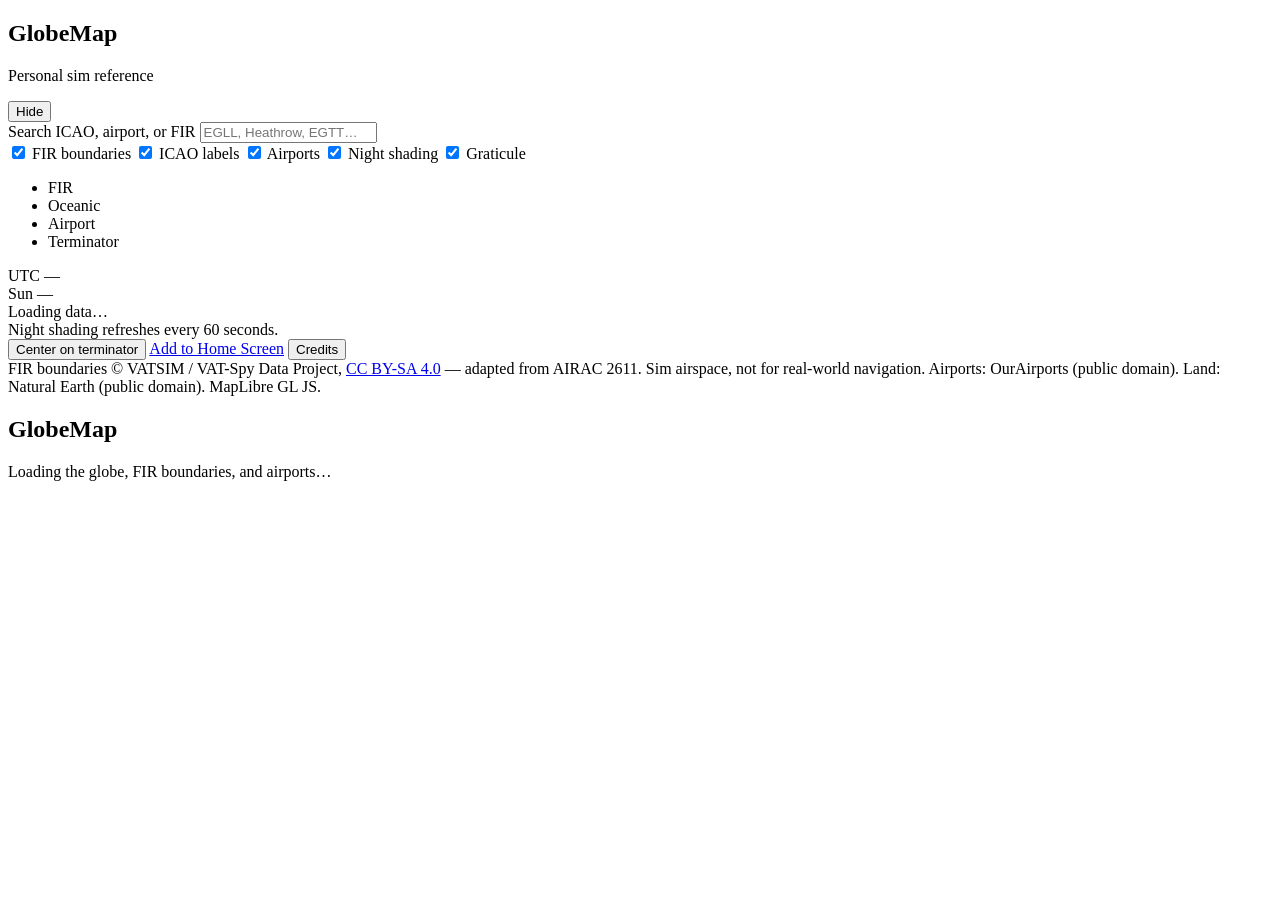
==== index.html @ da0dc9be "Globe map v1" ====
<!DOCTYPE html>
<html lang="en">
<head>
  <meta charset="utf-8">
  <meta name="viewport" content="width=device-width, initial-scale=1, viewport-fit=cover">
  <title>GlobeMap</title>
  <meta name="description" content="Personal flight-sim globe with FIR boundaries, ICAO labels, and the day-night terminator.">
  <meta name="robots" content="noindex">
  <meta name="theme-color" content="#061018">
  <meta name="apple-mobile-web-app-capable" content="yes">
  <meta name="mobile-web-app-capable" content="yes">
  <meta name="apple-mobile-web-app-status-bar-style" content="black-translucent">
  <meta name="apple-mobile-web-app-title" content="GlobeMap">
  <link rel="manifest" href="manifest.webmanifest">
  <link rel="apple-touch-icon" href="icons/apple-touch-icon.png">
  <link rel="icon" href="icons/icon-192.png" type="image/png">
  <link rel="stylesheet" href="vendor/maplibre/maplibre-gl.css">
  <link rel="stylesheet" href="css/app.css">
</head>
<body>
  <div id="map" role="application" aria-label="GlobeMap globe"></div>

  <section id="panel" aria-label="GlobeMap controls">
    <header class="brand">
      <span class="mark" aria-hidden="true"></span>
      <div>
        <h1>GlobeMap</h1>
        <p class="tag">Personal sim reference</p>
      </div>
      <button id="collapse" type="button" aria-expanded="true" aria-controls="panel-body">Hide</button>
    </header>
    <div id="panel-body">
      <form id="search-form" class="search" role="search">
        <label class="sr" for="q">Search ICAO, airport, or FIR</label>
        <input id="q" name="q" autocomplete="off" enterkeyhint="search" placeholder="EGLL, Heathrow, EGTT…" spellcheck="false">
        <ul id="results" role="listbox" hidden></ul>
      </form>
      <div class="toggles">
        <label><input type="checkbox" id="tog-fir" checked> FIR boundaries</label>
        <label><input type="checkbox" id="tog-labels" checked> ICAO labels</label>
        <label><input type="checkbox" id="tog-airports" checked> Airports</label>
        <label><input type="checkbox" id="tog-night" checked> Night shading</label>
        <label><input type="checkbox" id="tog-grid" checked> Graticule</label>
      </div>
      <ul class="legend">
        <li><i class="swatch fir" aria-hidden="true"></i> FIR</li>
        <li><i class="swatch oceanic" aria-hidden="true"></i> Oceanic</li>
        <li><i class="swatch apt" aria-hidden="true"></i> Airport</li>
        <li><i class="swatch night" aria-hidden="true"></i> Terminator</li>
      </ul>
      <div class="meta">
        <div id="clock">UTC —</div>
        <div id="sun">Sun —</div>
        <div id="counts">Loading data…</div>
        <div>Night shading refreshes every 60 seconds.</div>
      </div>
      <div class="actions">
        <button type="button" id="btn-terminator">Center on terminator</button>
        <a href="install.html">Add to Home Screen</a>
        <button type="button" id="btn-credits">Credits</button>
      </div>
    </div>
  </section>

  <footer id="credit">
    FIR boundaries © VATSIM / VAT-Spy Data Project,
    <a href="licenses/cc-by-sa-4.0.txt">CC BY-SA 4.0</a>
    — adapted from AIRAC 2611. Sim airspace, not for real-world navigation.
    Airports: OurAirports (public domain).
    Land: Natural Earth (public domain).
    MapLibre GL JS.
  </footer>

  <div id="loading" role="status">
    <div class="loading-card">
      <h2>GlobeMap</h2>
      <p id="loading-text">Loading the globe, FIR boundaries, and airports…</p>
    </div>
  </div>

  <noscript>
    <p class="noscript">GlobeMap needs JavaScript to draw the globe. Serve this folder over HTTP, then reload.</p>
  </noscript>

  <dialog id="credits">
    <h2>Credits and licences</h2>
    <ul>
      <li>FIR/UIR boundaries © VATSIM / VAT-Spy Data Project, <a href="licenses/cc-by-sa-4.0.txt">CC BY-SA 4.0</a>. Adapted from Boundaries.geojson AIRAC 2611 (release v2611.2); names joined from VATSpy.dat. Simulation airspace only.</li>
      <li>Airports © OurAirports, public domain. Credit requested. Large and medium airports that have a 4-letter ICAO code. <a href="licenses/ourairports.txt">Notice</a>.</li>
      <li>Land polygons © Natural Earth (1:50m), public domain. <a href="licenses/natural-earth.txt">Notice</a>.</li>
      <li>Map rendering by MapLibre GL JS 6.16.0, BSD-3-Clause. <a href="licenses/maplibre-bsd-3-clause.txt">Licence</a>.</li>
      <li>ICAO labels set with Open Sans glyphs (SIL OFL 1.1). <a href="licenses/open-sans-ofl.txt">Licence</a>.</li>
    </ul>
    <p>Personal use. Not for sale. No account, no API key, no Mapbox.</p>
    <menu>
      <button type="button" id="credits-close" class="text-btn">Close</button>
    </menu>
  </dialog>

  <script type="module" src="js/app.js"></script>
</body>
</html>
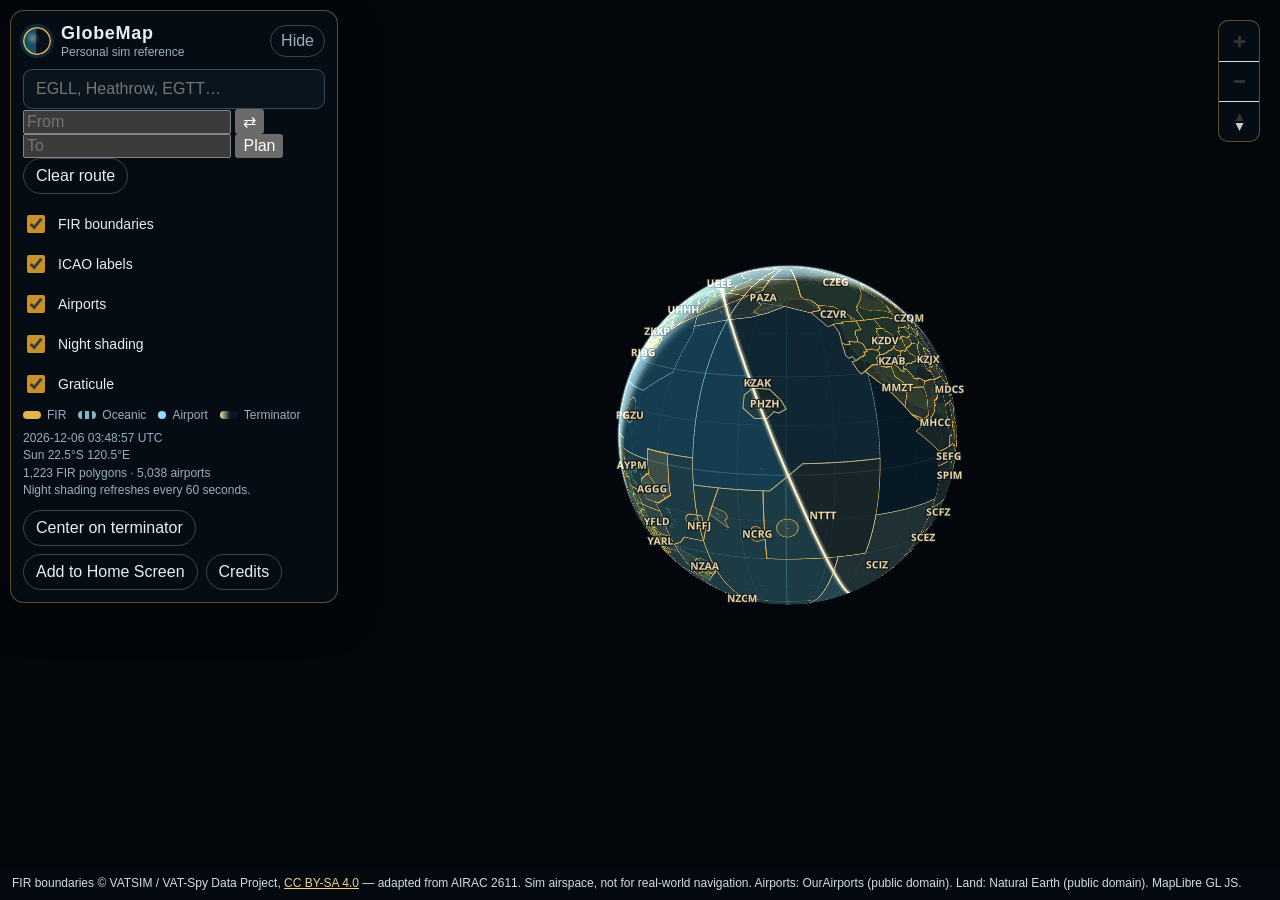
==== commit d5e2db3f: "Add from/to ICAO flight planner" ====
--- a/index.html
+++ b/index.html
@@ -34,6 +34,18 @@
         <label class="sr" for="q">Search ICAO, airport, or FIR</label>
         <input id="q" name="q" autocomplete="off" enterkeyhint="search" placeholder="EGLL, Heathrow, EGTT…" spellcheck="false">
         <ul id="results" role="listbox" hidden></ul>
+      </form>
+      <form id="plan-form" class="plan" aria-label="Flight planner">
+        <div class="plan-row">
+          <label class="sr" for="plan-from">From ICAO</label>
+          <input id="plan-from" maxlength="4" autocomplete="off" autocapitalize="characters" spellcheck="false" placeholder="From" aria-label="From ICAO">
+          <button type="button" id="plan-swap" title="Swap" aria-label="Swap From and To">⇄</button>
+          <label class="sr" for="plan-to">To ICAO</label>
+          <input id="plan-to" maxlength="4" autocomplete="off" autocapitalize="characters" spellcheck="false" placeholder="To" aria-label="To ICAO">
+          <button type="submit" id="plan-go">Plan</button>
+        </div>
+        <div id="plan-out" role="status" aria-live="polite"></div>
+        <button type="button" id="plan-clear" class="text-btn" hidden>Clear route</button>
       </form>
       <div class="toggles">
         <label><input type="checkbox" id="tog-fir" checked> FIR boundaries</label>
--- a/vendor/maplibre/maplibre-gl.css
+++ b/vendor/maplibre/maplibre-gl.css
@@ -0,0 +1 @@
+.maplibregl-map{font:12px/20px Helvetica Neue,Arial,Helvetica,sans-serif;overflow:hidden;position:relative;-webkit-tap-highlight-color:rgb(0 0 0/0);-webkit-touch-callout:none}.maplibregl-canvas{position:absolute;left:0;top:0}.maplibregl-map:fullscreen{width:100%;height:100%}.maplibregl-ctrl-group button.maplibregl-ctrl-compass{touch-action:none}.maplibregl-canvas-container.maplibregl-interactive,.maplibregl-ctrl-group button.maplibregl-ctrl-compass{cursor:grab;-webkit-user-select:none;-moz-user-select:none;user-select:none}.maplibregl-canvas-container.maplibregl-interactive.maplibregl-track-pointer{cursor:pointer}.maplibregl-canvas-container.maplibregl-interactive:active,.maplibregl-ctrl-group button.maplibregl-ctrl-compass:active{cursor:grabbing}.maplibregl-canvas-container.maplibregl-touch-zoom-rotate,.maplibregl-canvas-container.maplibregl-touch-zoom-rotate .maplibregl-canvas{touch-action:pan-x pan-y}.maplibregl-canvas-container.maplibregl-touch-drag-pan,.maplibregl-canvas-container.maplibregl-touch-drag-pan .maplibregl-canvas{touch-action:pinch-zoom}.maplibregl-canvas-container.maplibregl-touch-zoom-rotate.maplibregl-touch-drag-pan,.maplibregl-canvas-container.maplibregl-touch-zoom-rotate.maplibregl-touch-drag-pan .maplibregl-canvas{touch-action:none}.maplibregl-canvas-container.maplibregl-touch-drag-pan.maplibregl-cooperative-gestures,.maplibregl-canvas-container.maplibregl-touch-drag-pan.maplibregl-cooperative-gestures .maplibregl-canvas{touch-action:pan-x pan-y}.maplibregl-ctrl-bottom-left,.maplibregl-ctrl-bottom-right,.maplibregl-ctrl-top-left,.maplibregl-ctrl-top-right{position:absolute;pointer-events:none;z-index:2}.maplibregl-ctrl-top-left{top:0;left:0}.maplibregl-ctrl-top-right{top:0;right:0}.maplibregl-ctrl-bottom-left{bottom:0;left:0}.maplibregl-ctrl-bottom-right{right:0;bottom:0}.maplibregl-ctrl{clear:both;pointer-events:auto;transform:translate(0)}.maplibregl-ctrl-top-left .maplibregl-ctrl{margin:10px 0 0 10px;float:left}.maplibregl-ctrl-top-right .maplibregl-ctrl{margin:10px 10px 0 0;float:right}.maplibregl-ctrl-bottom-left .maplibregl-ctrl{margin:0 0 10px 10px;float:left}.maplibregl-ctrl-bottom-right .maplibregl-ctrl{margin:0 10px 10px 0;float:right}.maplibregl-ctrl-group{border-radius:4px;background:#fff}.maplibregl-ctrl-group:not(:empty){box-shadow:0 0 0 2px rgba(0,0,0,.1)}.maplibregl-ctrl-group button{width:29px;height:29px;display:block;padding:0;outline:none;border:0;box-sizing:border-box;background-color:transparent;cursor:pointer}.maplibregl-ctrl button{-webkit-user-select:none;-moz-user-select:none;user-select:none}.maplibregl-ctrl-group button+button{border-top:1px solid #ddd}.maplibregl-ctrl button .maplibregl-ctrl-icon{display:block;width:100%;height:100%;background-repeat:no-repeat;background-position:50%}@media(forced-colors:active){.maplibregl-ctrl-group:not(:empty){box-shadow:0 0 0 2px ButtonText}.maplibregl-ctrl-icon{background-color:transparent}.maplibregl-ctrl-group button+button{border-top:1px solid buttontext}}.maplibregl-ctrl button::-moz-focus-inner{border:0;padding:0}.maplibregl-ctrl-attrib-button:focus,.maplibregl-ctrl-group button:focus{box-shadow:0 0 2px 2px #0096ff}.maplibregl-ctrl button:disabled{cursor:not-allowed}.maplibregl-ctrl button:disabled .maplibregl-ctrl-icon{opacity:.25}@media(hover:hover){.maplibregl-ctrl button:not(:disabled):hover{background-color:rgba(0,0,0,.05)}}.maplibregl-ctrl button:not(:disabled):active{background-color:rgba(0,0,0,.05)}.maplibregl-ctrl-group button:focus:focus-visible{box-shadow:0 0 2px 2px #0096ff}.maplibregl-ctrl-group button:focus:not(:focus-visible){box-shadow:none}.maplibregl-ctrl-group button:focus:first-child{border-radius:4px 4px 0 0}.maplibregl-ctrl-group button:focus:last-child{border-radius:0 0 4px 4px}.maplibregl-ctrl-group button:focus:only-child{border-radius:inherit}.maplibregl-ctrl button.maplibregl-ctrl-zoom-out .maplibregl-ctrl-icon{background-image:url("data:image/svg+xml;charset=utf-8,%3Csvg xmlns='http://www.w3.org/2000/svg' width='29' height='29' viewBox='0 0 29 29' fill='%23333'%3E %3Cpath d='M10 13c-.75 0-1.5.75-1.5 1.5S9.25 16 10 16h9c.75 0 1.5-.75 1.5-1.5S19.75 13 19 13z'/%3E %3C/svg%3E")}.maplibregl-ctrl button.maplibregl-ctrl-zoom-in .maplibregl-ctrl-icon{background-image:url("data:image/svg+xml;charset=utf-8,%3Csvg xmlns='http://www.w3.org/2000/svg' width='29' height='29' viewBox='0 0 29 29' fill='%23333'%3E %3Cpath d='M14.5 8.5c-.75 0-1.5.75-1.5 1.5v3h-3c-.75 0-1.5.75-1.5 1.5S9.25 16 10 16h3v3c0 .75.75 1.5 1.5 1.5S16 19.75 16 19v-3h3c.75 0 1.5-.75 1.5-1.5S19.75 13 19 13h-3v-3c0-.75-.75-1.5-1.5-1.5'/%3E %3C/svg%3E")}@media(forced-colors:active){.maplibregl-ctrl button.maplibregl-ctrl-zoom-out .maplibregl-ctrl-icon{background-image:url("data:image/svg+xml;charset=utf-8,%3Csvg xmlns='http://www.w3.org/2000/svg' width='29' height='29' viewBox='0 0 29 29' fill='%23fff'%3E %3Cpath d='M10 13c-.75 0-1.5.75-1.5 1.5S9.25 16 10 16h9c.75 0 1.5-.75 1.5-1.5S19.75 13 19 13z'/%3E %3C/svg%3E")}.maplibregl-ctrl button.maplibregl-ctrl-zoom-in .maplibregl-ctrl-icon{background-image:url("data:image/svg+xml;charset=utf-8,%3Csvg xmlns='http://www.w3.org/2000/svg' width='29' height='29' viewBox='0 0 29 29' fill='%23fff'%3E %3Cpath d='M14.5 8.5c-.75 0-1.5.75-1.5 1.5v3h-3c-.75 0-1.5.75-1.5 1.5S9.25 16 10 16h3v3c0 .75.75 1.5 1.5 1.5S16 19.75 16 19v-3h3c.75 0 1.5-.75 1.5-1.5S19.75 13 19 13h-3v-3c0-.75-.75-1.5-1.5-1.5'/%3E %3C/svg%3E")}}@media(forced-colors:active) and (prefers-color-scheme:light){.maplibregl-ctrl button.maplibregl-ctrl-zoom-out .maplibregl-ctrl-icon{background-image:url("data:image/svg+xml;charset=utf-8,%3Csvg xmlns='http://www.w3.org/2000/svg' width='29' height='29' viewBox='0 0 29 29' fill='%23000'%3E %3Cpath d='M10 13c-.75 0-1.5.75-1.5 1.5S9.25 16 10 16h9c.75 0 1.5-.75 1.5-1.5S19.75 13 19 13z'/%3E %3C/svg%3E")}.maplibregl-ctrl button.maplibregl-ctrl-zoom-in .maplibregl-ctrl-icon{background-image:url("data:image/svg+xml;charset=utf-8,%3Csvg xmlns='http://www.w3.org/2000/svg' width='29' height='29' viewBox='0 0 29 29' fill='%23000'%3E %3Cpath d='M14.5 8.5c-.75 0-1.5.75-1.5 1.5v3h-3c-.75 0-1.5.75-1.5 1.5S9.25 16 10 16h3v3c0 .75.75 1.5 1.5 1.5S16 19.75 16 19v-3h3c.75 0 1.5-.75 1.5-1.5S19.75 13 19 13h-3v-3c0-.75-.75-1.5-1.5-1.5'/%3E %3C/svg%3E")}}.maplibregl-ctrl button.maplibregl-ctrl-fullscreen .maplibregl-ctrl-icon{background-image:url("data:image/svg+xml;charset=utf-8,%3Csvg xmlns='http://www.w3.org/2000/svg' width='29' height='29' viewBox='0 0 29 29' fill='%23333'%3E %3Cpath d='M24 16v5.5c0 1.75-.75 2.5-2.5 2.5H16v-1l3-1.5-4-5.5 1-1 5.5 4 1.5-3zM6 16l1.5 3 5.5-4 1 1-4 5.5 3 1.5v1H7.5C5.75 24 5 23.25 5 21.5V16zm7-11v1l-3 1.5 4 5.5-1 1-5.5-4L6 13H5V7.5C5 5.75 5.75 5 7.5 5zm11 2.5c0-1.75-.75-2.5-2.5-2.5H16v1l3 1.5-4 5.5 1 1 5.5-4 1.5 3h1z'/%3E %3C/svg%3E")}.maplibregl-ctrl button.maplibregl-ctrl-shrink .maplibregl-ctrl-icon{background-image:url("data:image/svg+xml;charset=utf-8,%3Csvg xmlns='http://www.w3.org/2000/svg' width='29' height='29' viewBox='0 0 29 29'%3E %3Cpath d='M18.5 16c-1.75 0-2.5.75-2.5 2.5V24h1l1.5-3 5.5 4 1-1-4-5.5 3-1.5v-1zM13 18.5c0-1.75-.75-2.5-2.5-2.5H5v1l3 1.5L4 24l1 1 5.5-4 1.5 3h1zm3-8c0 1.75.75 2.5 2.5 2.5H24v-1l-3-1.5L25 5l-1-1-5.5 4L17 5h-1zM10.5 13c1.75 0 2.5-.75 2.5-2.5V5h-1l-1.5 3L5 4 4 5l4 5.5L5 12v1z'/%3E %3C/svg%3E")}@media(forced-colors:active){.maplibregl-ctrl button.maplibregl-ctrl-fullscreen .maplibregl-ctrl-icon{background-image:url("data:image/svg+xml;charset=utf-8,%3Csvg xmlns='http://www.w3.org/2000/svg' width='29' height='29' viewBox='0 0 29 29' fill='%23fff'%3E %3Cpath d='M24 16v5.5c0 1.75-.75 2.5-2.5 2.5H16v-1l3-1.5-4-5.5 1-1 5.5 4 1.5-3zM6 16l1.5 3 5.5-4 1 1-4 5.5 3 1.5v1H7.5C5.75 24 5 23.25 5 21.5V16zm7-11v1l-3 1.5 4 5.5-1 1-5.5-4L6 13H5V7.5C5 5.75 5.75 5 7.5 5zm11 2.5c0-1.75-.75-2.5-2.5-2.5H16v1l3 1.5-4 5.5 1 1 5.5-4 1.5 3h1z'/%3E %3C/svg%3E")}.maplibregl-ctrl button.maplibregl-ctrl-shrink .maplibregl-ctrl-icon{background-image:url("data:image/svg+xml;charset=utf-8,%3Csvg xmlns='http://www.w3.org/2000/svg' width='29' height='29' viewBox='0 0 29 29' fill='%23fff'%3E %3Cpath d='M18.5 16c-1.75 0-2.5.75-2.5 2.5V24h1l1.5-3 5.5 4 1-1-4-5.5 3-1.5v-1zM13 18.5c0-1.75-.75-2.5-2.5-2.5H5v1l3 1.5L4 24l1 1 5.5-4 1.5 3h1zm3-8c0 1.75.75 2.5 2.5 2.5H24v-1l-3-1.5L25 5l-1-1-5.5 4L17 5h-1zM10.5 13c1.75 0 2.5-.75 2.5-2.5V5h-1l-1.5 3L5 4 4 5l4 5.5L5 12v1z'/%3E %3C/svg%3E")}}@media(forced-colors:active) and (prefers-color-scheme:light){.maplibregl-ctrl button.maplibregl-ctrl-fullscreen .maplibregl-ctrl-icon{background-image:url("data:image/svg+xml;charset=utf-8,%3Csvg xmlns='http://www.w3.org/2000/svg' width='29' height='29' viewBox='0 0 29 29' fill='%23000'%3E %3Cpath d='M24 16v5.5c0 1.75-.75 2.5-2.5 2.5H16v-1l3-1.5-4-5.5 1-1 5.5 4 1.5-3zM6 16l1.5 3 5.5-4 1 1-4 5.5 3 1.5v1H7.5C5.75 24 5 23.25 5 21.5V16zm7-11v1l-3 1.5 4 5.5-1 1-5.5-4L6 13H5V7.5C5 5.75 5.75 5 7.5 5zm11 2.5c0-1.75-.75-2.5-2.5-2.5H16v1l3 1.5-4 5.5 1 1 5.5-4 1.5 3h1z'/%3E %3C/svg%3E")}.maplibregl-ctrl button.maplibregl-ctrl-shrink .maplibregl-ctrl-icon{background-image:url("data:image/svg+xml;charset=utf-8,%3Csvg xmlns='http://www.w3.org/2000/svg' width='29' height='29' viewBox='0 0 29 29' fill='%23000'%3E %3Cpath d='M18.5 16c-1.75 0-2.5.75-2.5 2.5V24h1l1.5-3 5.5 4 1-1-4-5.5 3-1.5v-1zM13 18.5c0-1.75-.75-2.5-2.5-2.5H5v1l3 1.5L4 24l1 1 5.5-4 1.5 3h1zm3-8c0 1.75.75 2.5 2.5 2.5H24v-1l-3-1.5L25 5l-1-1-5.5 4L17 5h-1zM10.5 13c1.75 0 2.5-.75 2.5-2.5V5h-1l-1.5 3L5 4 4 5l4 5.5L5 12v1z'/%3E %3C/svg%3E")}}.maplibregl-ctrl button.maplibregl-ctrl-compass .maplibregl-ctrl-icon{background-image:url("data:image/svg+xml;charset=utf-8,%3Csvg xmlns='http://www.w3.org/2000/svg' width='29' height='29' viewBox='0 0 29 29' fill='%23333'%3E %3Cpath d='m10.5 14 4-8 4 8z'/%3E %3Cpath fill='%23ccc' d='m10.5 16 4 8 4-8z'/%3E %3C/svg%3E")}@media(forced-colors:active){.maplibregl-ctrl button.maplibregl-ctrl-compass .maplibregl-ctrl-icon{background-image:url("data:image/svg+xml;charset=utf-8,%3Csvg xmlns='http://www.w3.org/2000/svg' width='29' height='29' viewBox='0 0 29 29' fill='%23fff'%3E %3Cpath d='m10.5 14 4-8 4 8z'/%3E %3Cpath fill='%23ccc' d='m10.5 16 4 8 4-8z'/%3E %3C/svg%3E")}}@media(forced-colors:active) and (prefers-color-scheme:light){.maplibregl-ctrl button.maplibregl-ctrl-compass .maplibregl-ctrl-icon{background-image:url("data:image/svg+xml;charset=utf-8,%3Csvg xmlns='http://www.w3.org/2000/svg' width='29' height='29' viewBox='0 0 29 29' fill='%23000'%3E %3Cpath d='m10.5 14 4-8 4 8z'/%3E %3Cpath fill='%23ccc' d='m10.5 16 4 8 4-8z'/%3E %3C/svg%3E")}}.maplibregl-ctrl button.maplibregl-ctrl-globe .maplibregl-ctrl-icon{background-image:url("data:image/svg+xml;charset=utf-8,%3Csvg xmlns='http://www.w3.org/2000/svg' width='22' height='22' fill='none' viewBox='0 0 22 22' stroke='%23333'%3E %3Ccircle cx='11' cy='11' r='8.5'/%3E %3Cpath d='M17.5 11c0 4.819-3.02 8.5-6.5 8.5S4.5 15.819 4.5 11 7.52 2.5 11 2.5s6.5 3.681 6.5 8.5Z'/%3E %3Cpath d='M13.5 11c0 2.447-.331 4.64-.853 6.206-.262.785-.562 1.384-.872 1.777-.314.399-.58.517-.775.517-.195 0-.461-.118-.775-.517-.31-.393-.61-.992-.872-1.777C8.831 15.64 8.5 13.446 8.5 11c0-2.447.331-4.64.853-6.206.262-.785.562-1.384.872-1.777.314-.399.58-.517.775-.517.195 0 .461.118.775.517.31.393.61.992.872 1.777.522 1.565.853 3.76.853 6.206Z'/%3E %3Cpath d='M11 7.5c-1.909 0-3.622-.166-4.845-.428-.616-.132-1.08-.283-1.379-.434a1.333 1.333 0 0 1-.224-.138c.047-.038.12-.085.224-.138.299-.151.763-.302 1.379-.434C7.378 5.666 9.091 5.5 11 5.5c1.909 0 3.622.166 4.845.428.616.132 1.08.283 1.379.434.105.053.177.1.224.138-.047.038-.12.085-.224.138-.299.151-.763.302-1.379.434-1.223.262-2.936.428-4.845.428ZM4.486 6.436ZM11 16.5c-1.909 0-3.622-.166-4.845-.428-.616-.132-1.08-.283-1.379-.434a1.33 1.33 0 0 1-.224-.138 1.33 1.33 0 0 1 .224-.138c.299-.151.763-.302 1.379-.434C7.378 14.666 9.091 14.5 11 14.5c1.909 0 3.622.166 4.845.428.616.132 1.08.283 1.379.434.105.053.177.1.224.138a1.33 1.33 0 0 1-.224.138c-.299.151-.763.302-1.379.434-1.223.262-2.936.428-4.845.428Zm-6.514-1.064ZM11 12.5c-2.46 0-4.672-.222-6.255-.574-.796-.177-1.406-.38-1.805-.59a1.465 1.465 0 0 1-.39-.272.293.293 0 0 1-.047-.064.293.293 0 0 1 .048-.064c.066-.073.189-.167.389-.272.399-.21 1.009-.413 1.805-.59C6.328 9.722 8.54 9.5 11 9.5s4.672.222 6.256.574c.795.177 1.405.38 1.804.59.2.105.323.2.39.272a.33.33 0 0 1 .047.064.293.293 0 0 1-.048.064 1.435 1.435 0 0 1-.389.272c-.399.21-1.009.413-1.804.59-1.584.352-3.796.574-6.256.574Zm-8.501-1.51v.002-.002Zm0 .018v.002-.002Zm17.002.002v-.002.002Zm0-.018v-.002.002Z'/%3E %3C/svg%3E")}.maplibregl-ctrl button.maplibregl-ctrl-globe-enabled .maplibregl-ctrl-icon{background-image:url("data:image/svg+xml;charset=utf-8,%3Csvg xmlns='http://www.w3.org/2000/svg' width='22' height='22' fill='none' viewBox='0 0 22 22' stroke='%2333b5e5'%3E %3Ccircle cx='11' cy='11' r='8.5'/%3E %3Cpath d='M17.5 11c0 4.819-3.02 8.5-6.5 8.5S4.5 15.819 4.5 11 7.52 2.5 11 2.5s6.5 3.681 6.5 8.5Z'/%3E %3Cpath d='M13.5 11c0 2.447-.331 4.64-.853 6.206-.262.785-.562 1.384-.872 1.777-.314.399-.58.517-.775.517-.195 0-.461-.118-.775-.517-.31-.393-.61-.992-.872-1.777C8.831 15.64 8.5 13.446 8.5 11c0-2.447.331-4.64.853-6.206.262-.785.562-1.384.872-1.777.314-.399.58-.517.775-.517.195 0 .461.118.775.517.31.393.61.992.872 1.777.522 1.565.853 3.76.853 6.206Z'/%3E %3Cpath d='M11 7.5c-1.909 0-3.622-.166-4.845-.428-.616-.132-1.08-.283-1.379-.434a1.333 1.333 0 0 1-.224-.138c.047-.038.12-.085.224-.138.299-.151.763-.302 1.379-.434C7.378 5.666 9.091 5.5 11 5.5c1.909 0 3.622.166 4.845.428.616.132 1.08.283 1.379.434.105.053.177.1.224.138-.047.038-.12.085-.224.138-.299.151-.763.302-1.379.434-1.223.262-2.936.428-4.845.428ZM4.486 6.436ZM11 16.5c-1.909 0-3.622-.166-4.845-.428-.616-.132-1.08-.283-1.379-.434a1.33 1.33 0 0 1-.224-.138 1.33 1.33 0 0 1 .224-.138c.299-.151.763-.302 1.379-.434C7.378 14.666 9.091 14.5 11 14.5c1.909 0 3.622.166 4.845.428.616.132 1.08.283 1.379.434.105.053.177.1.224.138a1.33 1.33 0 0 1-.224.138c-.299.151-.763.302-1.379.434-1.223.262-2.936.428-4.845.428Zm-6.514-1.064ZM11 12.5c-2.46 0-4.672-.222-6.255-.574-.796-.177-1.406-.38-1.805-.59a1.465 1.465 0 0 1-.39-.272.293.293 0 0 1-.047-.064.293.293 0 0 1 .048-.064c.066-.073.189-.167.389-.272.399-.21 1.009-.413 1.805-.59C6.328 9.722 8.54 9.5 11 9.5s4.672.222 6.256.574c.795.177 1.405.38 1.804.59.2.105.323.2.39.272a.33.33 0 0 1 .047.064.293.293 0 0 1-.048.064 1.435 1.435 0 0 1-.389.272c-.399.21-1.009.413-1.804.59-1.584.352-3.796.574-6.256.574Zm-8.501-1.51v.002-.002Zm0 .018v.002-.002Zm17.002.002v-.002.002Zm0-.018v-.002.002Z'/%3E %3C/svg%3E")}.maplibregl-ctrl button.maplibregl-ctrl-terrain .maplibregl-ctrl-icon{background-image:url("data:image/svg+xml;charset=utf-8,%3Csvg xmlns='http://www.w3.org/2000/svg' width='22' height='22' viewBox='0 0 22 22' fill='%23333'%3E %3Cpath d='m1.754 13.406 4.453-4.851 3.09 3.09 3.281 3.277.969-.969-3.309-3.312 3.844-4.121 6.148 6.886h1.082v-.855l-7.207-8.07-4.84 5.187L6.169 6.57l-5.48 5.965v.871ZM.688 16.844h20.625v1.375H.688Zm0 0'/%3E %3C/svg%3E")}.maplibregl-ctrl button.maplibregl-ctrl-terrain-enabled .maplibregl-ctrl-icon{background-image:url("data:image/svg+xml;charset=utf-8,%3Csvg xmlns='http://www.w3.org/2000/svg' width='22' height='22' viewBox='0 0 22 22' fill='%2333b5e5'%3E %3Cpath d='m1.754 13.406 4.453-4.851 3.09 3.09 3.281 3.277.969-.969-3.309-3.312 3.844-4.121 6.148 6.886h1.082v-.855l-7.207-8.07-4.84 5.187L6.169 6.57l-5.48 5.965v.871ZM.688 16.844h20.625v1.375H.688Zm0 0'/%3E %3C/svg%3E")}.maplibregl-ctrl button.maplibregl-ctrl-geolocate .maplibregl-ctrl-icon{background-image:url("data:image/svg+xml;charset=utf-8,%3Csvg xmlns='http://www.w3.org/2000/svg' width='29' height='29' viewBox='0 0 20 20' fill='%23333'%3E %3Cpath d='M10 4C9 4 9 5 9 5v.1A5 5 0 0 0 5.1 9H5s-1 0-1 1 1 1 1 1h.1A5 5 0 0 0 9 14.9v.1s0 1 1 1 1-1 1-1v-.1a5 5 0 0 0 3.9-3.9h.1s1 0 1-1-1-1-1-1h-.1A5 5 0 0 0 11 5.1V5s0-1-1-1m0 2.5a3.5 3.5 0 1 1 0 7 3.5 3.5 0 1 1 0-7'/%3E %3Ccircle id='dot' cx='10' cy='10' r='2'/%3E %3Cpath id='stroke' d='m14 5 1 1-9 9-1-1z' display='none'/%3E %3C/svg%3E")}.maplibregl-ctrl button.maplibregl-ctrl-geolocate:disabled .maplibregl-ctrl-icon{background-image:url("data:image/svg+xml;charset=utf-8,%3Csvg xmlns='http://www.w3.org/2000/svg' width='29' height='29' viewBox='0 0 20 20' fill='%23aaa'%3E %3Cpath d='M10 4C9 4 9 5 9 5v.1A5 5 0 0 0 5.1 9H5s-1 0-1 1 1 1 1 1h.1A5 5 0 0 0 9 14.9v.1s0 1 1 1 1-1 1-1v-.1a5 5 0 0 0 3.9-3.9h.1s1 0 1-1-1-1-1-1h-.1A5 5 0 0 0 11 5.1V5s0-1-1-1m0 2.5a3.5 3.5 0 1 1 0 7 3.5 3.5 0 1 1 0-7'/%3E %3Ccircle id='dot' cx='10' cy='10' r='2'/%3E %3Cpath id='stroke' d='m14 5 1 1-9 9-1-1z' fill='%23f00'/%3E %3C/svg%3E")}.maplibregl-ctrl button.maplibregl-ctrl-geolocate.maplibregl-ctrl-geolocate-active .maplibregl-ctrl-icon{background-image:url("data:image/svg+xml;charset=utf-8,%3Csvg xmlns='http://www.w3.org/2000/svg' width='29' height='29' viewBox='0 0 20 20' fill='%2333b5e5'%3E %3Cpath d='M10 4C9 4 9 5 9 5v.1A5 5 0 0 0 5.1 9H5s-1 0-1 1 1 1 1 1h.1A5 5 0 0 0 9 14.9v.1s0 1 1 1 1-1 1-1v-.1a5 5 0 0 0 3.9-3.9h.1s1 0 1-1-1-1-1-1h-.1A5 5 0 0 0 11 5.1V5s0-1-1-1m0 2.5a3.5 3.5 0 1 1 0 7 3.5 3.5 0 1 1 0-7'/%3E %3Ccircle id='dot' cx='10' cy='10' r='2'/%3E %3Cpath id='stroke' d='m14 5 1 1-9 9-1-1z' display='none'/%3E %3C/svg%3E")}.maplibregl-ctrl button.maplibregl-ctrl-geolocate.maplibregl-ctrl-geolocate-active-error .maplibregl-ctrl-icon{background-image:url("data:image/svg+xml;charset=utf-8,%3Csvg xmlns='http://www.w3.org/2000/svg' width='29' height='29' viewBox='0 0 20 20' fill='%23e58978'%3E %3Cpath d='M10 4C9 4 9 5 9 5v.1A5 5 0 0 0 5.1 9H5s-1 0-1 1 1 1 1 1h.1A5 5 0 0 0 9 14.9v.1s0 1 1 1 1-1 1-1v-.1a5 5 0 0 0 3.9-3.9h.1s1 0 1-1-1-1-1-1h-.1A5 5 0 0 0 11 5.1V5s0-1-1-1m0 2.5a3.5 3.5 0 1 1 0 7 3.5 3.5 0 1 1 0-7'/%3E %3Ccircle id='dot' cx='10' cy='10' r='2'/%3E %3Cpath id='stroke' d='m14 5 1 1-9 9-1-1z' display='none'/%3E %3C/svg%3E")}.maplibregl-ctrl button.maplibregl-ctrl-geolocate.maplibregl-ctrl-geolocate-background .maplibregl-ctrl-icon{background-image:url("data:image/svg+xml;charset=utf-8,%3Csvg xmlns='http://www.w3.org/2000/svg' width='29' height='29' viewBox='0 0 20 20' fill='%2333b5e5'%3E %3Cpath d='M10 4C9 4 9 5 9 5v.1A5 5 0 0 0 5.1 9H5s-1 0-1 1 1 1 1 1h.1A5 5 0 0 0 9 14.9v.1s0 1 1 1 1-1 1-1v-.1a5 5 0 0 0 3.9-3.9h.1s1 0 1-1-1-1-1-1h-.1A5 5 0 0 0 11 5.1V5s0-1-1-1m0 2.5a3.5 3.5 0 1 1 0 7 3.5 3.5 0 1 1 0-7'/%3E %3Ccircle id='dot' cx='10' cy='10' r='2' display='none'/%3E %3Cpath id='stroke' d='m14 5 1 1-9 9-1-1z' display='none'/%3E %3C/svg%3E")}.maplibregl-ctrl button.maplibregl-ctrl-geolocate.maplibregl-ctrl-geolocate-background-error .maplibregl-ctrl-icon{background-image:url("data:image/svg+xml;charset=utf-8,%3Csvg xmlns='http://www.w3.org/2000/svg' width='29' height='29' viewBox='0 0 20 20' fill='%23e54e33'%3E %3Cpath d='M10 4C9 4 9 5 9 5v.1A5 5 0 0 0 5.1 9H5s-1 0-1 1 1 1 1 1h.1A5 5 0 0 0 9 14.9v.1s0 1 1 1 1-1 1-1v-.1a5 5 0 0 0 3.9-3.9h.1s1 0 1-1-1-1-1-1h-.1A5 5 0 0 0 11 5.1V5s0-1-1-1m0 2.5a3.5 3.5 0 1 1 0 7 3.5 3.5 0 1 1 0-7'/%3E %3Ccircle id='dot' cx='10' cy='10' r='2' display='none'/%3E %3Cpath id='stroke' d='m14 5 1 1-9 9-1-1z' display='none'/%3E %3C/svg%3E")}.maplibregl-ctrl button.maplibregl-ctrl-geolocate.maplibregl-ctrl-geolocate-waiting .maplibregl-ctrl-icon{animation:maplibregl-spin 2s linear infinite}@media(forced-colors:active){.maplibregl-ctrl button.maplibregl-ctrl-geolocate .maplibregl-ctrl-icon{background-image:url("data:image/svg+xml;charset=utf-8,%3Csvg xmlns='http://www.w3.org/2000/svg' width='29' height='29' viewBox='0 0 20 20' fill='%23fff'%3E %3Cpath d='M10 4C9 4 9 5 9 5v.1A5 5 0 0 0 5.1 9H5s-1 0-1 1 1 1 1 1h.1A5 5 0 0 0 9 14.9v.1s0 1 1 1 1-1 1-1v-.1a5 5 0 0 0 3.9-3.9h.1s1 0 1-1-1-1-1-1h-.1A5 5 0 0 0 11 5.1V5s0-1-1-1m0 2.5a3.5 3.5 0 1 1 0 7 3.5 3.5 0 1 1 0-7'/%3E %3Ccircle id='dot' cx='10' cy='10' r='2'/%3E %3Cpath id='stroke' d='m14 5 1 1-9 9-1-1z' display='none'/%3E %3C/svg%3E")}.maplibregl-ctrl button.maplibregl-ctrl-geolocate:disabled .maplibregl-ctrl-icon{background-image:url("data:image/svg+xml;charset=utf-8,%3Csvg xmlns='http://www.w3.org/2000/svg' width='29' height='29' viewBox='0 0 20 20' fill='%23999'%3E %3Cpath d='M10 4C9 4 9 5 9 5v.1A5 5 0 0 0 5.1 9H5s-1 0-1 1 1 1 1 1h.1A5 5 0 0 0 9 14.9v.1s0 1 1 1 1-1 1-1v-.1a5 5 0 0 0 3.9-3.9h.1s1 0 1-1-1-1-1-1h-.1A5 5 0 0 0 11 5.1V5s0-1-1-1m0 2.5a3.5 3.5 0 1 1 0 7 3.5 3.5 0 1 1 0-7'/%3E %3Ccircle id='dot' cx='10' cy='10' r='2'/%3E %3Cpath id='stroke' d='m14 5 1 1-9 9-1-1z' fill='%23f00'/%3E %3C/svg%3E")}.maplibregl-ctrl button.maplibregl-ctrl-geolocate.maplibregl-ctrl-geolocate-active .maplibregl-ctrl-icon{background-image:url("data:image/svg+xml;charset=utf-8,%3Csvg xmlns='http://www.w3.org/2000/svg' width='29' height='29' viewBox='0 0 20 20' fill='%2333b5e5'%3E %3Cpath d='M10 4C9 4 9 5 9 5v.1A5 5 0 0 0 5.1 9H5s-1 0-1 1 1 1 1 1h.1A5 5 0 0 0 9 14.9v.1s0 1 1 1 1-1 1-1v-.1a5 5 0 0 0 3.9-3.9h.1s1 0 1-1-1-1-1-1h-.1A5 5 0 0 0 11 5.1V5s0-1-1-1m0 2.5a3.5 3.5 0 1 1 0 7 3.5 3.5 0 1 1 0-7'/%3E %3Ccircle id='dot' cx='10' cy='10' r='2'/%3E %3Cpath id='stroke' d='m14 5 1 1-9 9-1-1z' display='none'/%3E %3C/svg%3E")}.maplibregl-ctrl button.maplibregl-ctrl-geolocate.maplibregl-ctrl-geolocate-active-error .maplibregl-ctrl-icon{background-image:url("data:image/svg+xml;charset=utf-8,%3Csvg xmlns='http://www.w3.org/2000/svg' width='29' height='29' viewBox='0 0 20 20' fill='%23e58978'%3E %3Cpath d='M10 4C9 4 9 5 9 5v.1A5 5 0 0 0 5.1 9H5s-1 0-1 1 1 1 1 1h.1A5 5 0 0 0 9 14.9v.1s0 1 1 1 1-1 1-1v-.1a5 5 0 0 0 3.9-3.9h.1s1 0 1-1-1-1-1-1h-.1A5 5 0 0 0 11 5.1V5s0-1-1-1m0 2.5a3.5 3.5 0 1 1 0 7 3.5 3.5 0 1 1 0-7'/%3E %3Ccircle id='dot' cx='10' cy='10' r='2'/%3E %3Cpath id='stroke' d='m14 5 1 1-9 9-1-1z' display='none'/%3E %3C/svg%3E")}.maplibregl-ctrl button.maplibregl-ctrl-geolocate.maplibregl-ctrl-geolocate-background .maplibregl-ctrl-icon{background-image:url("data:image/svg+xml;charset=utf-8,%3Csvg xmlns='http://www.w3.org/2000/svg' width='29' height='29' viewBox='0 0 20 20' fill='%2333b5e5'%3E %3Cpath d='M10 4C9 4 9 5 9 5v.1A5 5 0 0 0 5.1 9H5s-1 0-1 1 1 1 1 1h.1A5 5 0 0 0 9 14.9v.1s0 1 1 1 1-1 1-1v-.1a5 5 0 0 0 3.9-3.9h.1s1 0 1-1-1-1-1-1h-.1A5 5 0 0 0 11 5.1V5s0-1-1-1m0 2.5a3.5 3.5 0 1 1 0 7 3.5 3.5 0 1 1 0-7'/%3E %3Ccircle id='dot' cx='10' cy='10' r='2' display='none'/%3E %3Cpath id='stroke' d='m14 5 1 1-9 9-1-1z' display='none'/%3E %3C/svg%3E")}.maplibregl-ctrl button.maplibregl-ctrl-geolocate.maplibregl-ctrl-geolocate-background-error .maplibregl-ctrl-icon{background-image:url("data:image/svg+xml;charset=utf-8,%3Csvg xmlns='http://www.w3.org/2000/svg' width='29' height='29' viewBox='0 0 20 20' fill='%23e54e33'%3E %3Cpath d='M10 4C9 4 9 5 9 5v.1A5 5 0 0 0 5.1 9H5s-1 0-1 1 1 1 1 1h.1A5 5 0 0 0 9 14.9v.1s0 1 1 1 1-1 1-1v-.1a5 5 0 0 0 3.9-3.9h.1s1 0 1-1-1-1-1-1h-.1A5 5 0 0 0 11 5.1V5s0-1-1-1m0 2.5a3.5 3.5 0 1 1 0 7 3.5 3.5 0 1 1 0-7'/%3E %3Ccircle id='dot' cx='10' cy='10' r='2' display='none'/%3E %3Cpath id='stroke' d='m14 5 1 1-9 9-1-1z' display='none'/%3E %3C/svg%3E")}}@media(forced-colors:active) and (prefers-color-scheme:light){.maplibregl-ctrl button.maplibregl-ctrl-geolocate .maplibregl-ctrl-icon{background-image:url("data:image/svg+xml;charset=utf-8,%3Csvg xmlns='http://www.w3.org/2000/svg' width='29' height='29' viewBox='0 0 20 20' fill='%23000'%3E %3Cpath d='M10 4C9 4 9 5 9 5v.1A5 5 0 0 0 5.1 9H5s-1 0-1 1 1 1 1 1h.1A5 5 0 0 0 9 14.9v.1s0 1 1 1 1-1 1-1v-.1a5 5 0 0 0 3.9-3.9h.1s1 0 1-1-1-1-1-1h-.1A5 5 0 0 0 11 5.1V5s0-1-1-1m0 2.5a3.5 3.5 0 1 1 0 7 3.5 3.5 0 1 1 0-7'/%3E %3Ccircle id='dot' cx='10' cy='10' r='2'/%3E %3Cpath id='stroke' d='m14 5 1 1-9 9-1-1z' display='none'/%3E %3C/svg%3E")}.maplibregl-ctrl button.maplibregl-ctrl-geolocate:disabled .maplibregl-ctrl-icon{background-image:url("data:image/svg+xml;charset=utf-8,%3Csvg xmlns='http://www.w3.org/2000/svg' width='29' height='29' viewBox='0 0 20 20' fill='%23666'%3E %3Cpath d='M10 4C9 4 9 5 9 5v.1A5 5 0 0 0 5.1 9H5s-1 0-1 1 1 1 1 1h.1A5 5 0 0 0 9 14.9v.1s0 1 1 1 1-1 1-1v-.1a5 5 0 0 0 3.9-3.9h.1s1 0 1-1-1-1-1-1h-.1A5 5 0 0 0 11 5.1V5s0-1-1-1m0 2.5a3.5 3.5 0 1 1 0 7 3.5 3.5 0 1 1 0-7'/%3E %3Ccircle id='dot' cx='10' cy='10' r='2'/%3E %3Cpath id='stroke' d='m14 5 1 1-9 9-1-1z' fill='%23f00'/%3E %3C/svg%3E")}}@keyframes maplibregl-spin{0%{transform:rotate(0deg)}to{transform:rotate(1turn)}}a.maplibregl-ctrl-logo{width:88px;height:23px;margin:0 0 -4px -4px;display:block;background-repeat:no-repeat;cursor:pointer;overflow:hidden;background-image:url("data:image/svg+xml;charset=utf-8,%3Csvg xmlns='http://www.w3.org/2000/svg' width='88' height='23' fill='none'%3E %3Cpath fill='%23000' fill-opacity='.4' fill-rule='evenodd' d='M17.408 16.796h-1.827l2.501-12.095h.198l3.324 6.533.988 2.19.988-2.19 3.258-6.533h.181l2.6 12.095h-1.81l-1.218-5.644-.362-1.71-.658 1.71-2.929 5.644h-.098l-2.914-5.644-.757-1.71-.345 1.71zm1.958-3.42-.726 3.663a1.255 1.255 0 0 1-1.232 1.011h-1.827a1.255 1.255 0 0 1-1.229-1.509l2.501-12.095a1.255 1.255 0 0 1 1.23-1.001h.197a1.25 1.25 0 0 1 1.12.685l3.19 6.273 3.125-6.263a1.25 1.25 0 0 1 1.123-.695h.181a1.255 1.255 0 0 1 1.227.991l1.443 6.71a5 5 0 0 1 .314-.787l.009-.016a4.6 4.6 0 0 1 1.777-1.887c.782-.46 1.668-.667 2.611-.667a4.6 4.6 0 0 1 1.7.32l.306.134c.21-.16.474-.256.759-.256h1.694a1.255 1.255 0 0 1 1.212.925 1.255 1.255 0 0 1 1.212-.925h1.711c.284 0 .545.094.755.252.613-.3 1.312-.45 2.075-.45 1.356 0 2.557.445 3.482 1.4q.47.48.763 1.064V4.701a1.255 1.255 0 0 1 1.255-1.255h1.86A1.255 1.255 0 0 1 54.44 4.7v9.194h2.217c.19 0 .37.043.532.118v-4.77c0-.356.147-.678.385-.906a2.42 2.42 0 0 1-.682-1.71c0-.665.267-1.253.735-1.7a2.45 2.45 0 0 1 1.722-.674 2.43 2.43 0 0 1 1.705.675q.318.302.504.683V4.7a1.255 1.255 0 0 1 1.255-1.255h1.744A1.255 1.255 0 0 1 65.812 4.7v3.335a4.8 4.8 0 0 1 1.526-.246c.938 0 1.817.214 2.59.69a4.47 4.47 0 0 1 1.67 1.743v-.98a1.255 1.255 0 0 1 1.256-1.256h1.777c.233 0 .451.064.639.174a3.4 3.4 0 0 1 1.567-.372c.346 0 .861.02 1.285.232a1.25 1.25 0 0 1 .689 1.004 4.7 4.7 0 0 1 .853-.588c.795-.44 1.675-.647 2.61-.647 1.385 0 2.65.39 3.525 1.396.836.938 1.168 2.173 1.168 3.528q-.001.515-.056 1.051a1.255 1.255 0 0 1-.947 1.09l.408.952a1.255 1.255 0 0 1-.477 1.552c-.418.268-.92.463-1.458.612-.613.171-1.304.244-2.049.244-1.06 0-2.043-.207-2.886-.698l-.015-.008c-.798-.48-1.419-1.135-1.818-1.963l-.004-.008a5.8 5.8 0 0 1-.548-2.512q0-.429.053-.843a1.3 1.3 0 0 1-.333-.086l-.166-.004c-.223 0-.426.062-.643.228-.03.024-.142.139-.142.59v3.883a1.255 1.255 0 0 1-1.256 1.256h-1.777a1.255 1.255 0 0 1-1.256-1.256V15.69l-.032.057a4.8 4.8 0 0 1-1.86 1.833 5.04 5.04 0 0 1-2.484.634 4.5 4.5 0 0 1-1.935-.424 1.25 1.25 0 0 1-.764.258h-1.71a1.255 1.255 0 0 1-1.256-1.255V7.687a2.4 2.4 0 0 1-.428.625c.253.23.412.561.412.93v7.553a1.255 1.255 0 0 1-1.256 1.255h-1.843a1.25 1.25 0 0 1-.894-.373c-.228.23-.544.373-.894.373H51.32a1.255 1.255 0 0 1-1.256-1.255v-1.251l-.061.117a4.7 4.7 0 0 1-1.782 1.884 4.77 4.77 0 0 1-2.485.67 5.6 5.6 0 0 1-1.485-.188l.009 2.764a1.255 1.255 0 0 1-1.255 1.259h-1.729a1.255 1.255 0 0 1-1.255-1.255v-3.537a1.255 1.255 0 0 1-1.167.793h-1.679a1.25 1.25 0 0 1-.77-.263 4.5 4.5 0 0 1-1.945.429c-.885 0-1.724-.21-2.495-.632l-.017-.01a5 5 0 0 1-1.081-.836 1.255 1.255 0 0 1-1.254 1.312h-1.81a1.255 1.255 0 0 1-1.228-.99l-.782-3.625-2.044 3.939a1.25 1.25 0 0 1-1.115.676h-.098a1.25 1.25 0 0 1-1.116-.68l-2.061-3.994zM35.92 16.63l.207-.114.223-.15q.493-.356.735-.785l.061-.118.033 1.332h1.678V9.242h-1.694l-.033 1.267q-.133-.329-.526-.658l-.032-.028a3.2 3.2 0 0 0-.668-.428l-.27-.12a3.3 3.3 0 0 0-1.235-.23q-1.136-.001-1.974.493a3.36 3.36 0 0 0-1.3 1.382q-.445.89-.444 2.074 0 1.2.51 2.107a3.8 3.8 0 0 0 1.382 1.381 3.9 3.9 0 0 0 1.893.477q.795 0 1.455-.33zm-2.789-5.38q-.576.675-.575 1.762 0 1.102.559 1.794.576.675 1.645.675a2.25 2.25 0 0 0 .934-.19 2.2 2.2 0 0 0 .468-.29l.178-.161a2.2 2.2 0 0 0 .397-.561q.244-.5.244-1.15v-.115q0-.708-.296-1.267l-.043-.077a2.2 2.2 0 0 0-.633-.709l-.13-.086-.047-.028a2.1 2.1 0 0 0-1.073-.285q-1.052 0-1.629.692zm2.316 2.706c.163-.17.28-.407.28-.83v-.114c0-.292-.06-.508-.15-.68a.96.96 0 0 0-.353-.389.85.85 0 0 0-.464-.127c-.4 0-.56.114-.664.239l-.01.012c-.148.174-.275.45-.275.945 0 .506.122.801.27.99.097.11.266.224.68.224.303 0 .504-.09.687-.269zm7.545 1.705a2.6 2.6 0 0 0 .331.423q.319.33.755.548l.173.074q.65.255 1.49.255 1.02 0 1.844-.493a3.45 3.45 0 0 0 1.316-1.4q.493-.904.493-2.089 0-1.909-.988-2.913-.988-1.02-2.584-1.02-.898 0-1.575.347a3 3 0 0 0-.415.262l-.199.166a3.4 3.4 0 0 0-.64.82V9.242h-1.712v11.553h1.729l-.017-5.134zm.53-1.138q.206.29.48.5l.155.11.053.034q.51.296 1.119.297 1.07 0 1.645-.675.577-.69.576-1.762 0-1.119-.576-1.777-.558-.675-1.645-.675-.435 0-.835.16a2 2 0 0 0-.284.136 2 2 0 0 0-.363.254 2.2 2.2 0 0 0-.46.569l-.082.162a2.6 2.6 0 0 0-.213 1.072v.115q0 .707.296 1.267l.135.211zm.964-.818a1.1 1.1 0 0 0 .367.385.94.94 0 0 0 .476.118c.423 0 .59-.117.687-.23.159-.194.28-.478.28-.95 0-.53-.133-.8-.266-.952l-.021-.025c-.078-.094-.231-.221-.68-.221a1 1 0 0 0-.503.135l-.012.007a.86.86 0 0 0-.335.343c-.073.133-.132.324-.132.614v.115a1.4 1.4 0 0 0 .14.66zm15.7-6.222q.347-.346.346-.856a1.05 1.05 0 0 0-.345-.79 1.18 1.18 0 0 0-.84-.329q-.51 0-.855.33a1.05 1.05 0 0 0-.346.79q0 .51.346.855.345.346.856.346.51 0 .839-.346zm4.337 9.314.033-1.332q.191.403.59.747l.098.081a4 4 0 0 0 .316.224l.223.122a3.2 3.2 0 0 0 1.44.322 3.8 3.8 0 0 0 1.875-.477 3.5 3.5 0 0 0 1.382-1.366q.527-.89.526-2.09 0-1.184-.444-2.073a3.24 3.24 0 0 0-1.283-1.399q-.823-.51-1.942-.51a3.5 3.5 0 0 0-1.527.344l-.086.043-.165.09a3 3 0 0 0-.33.214q-.432.315-.656.707a2 2 0 0 0-.099.198l.082-1.283V4.701h-1.744v12.095zm.473-2.509a2.5 2.5 0 0 0 .566.7q.117.098.245.18l.144.08a2.1 2.1 0 0 0 .975.232q1.07 0 1.645-.675.576-.69.576-1.778 0-1.102-.576-1.777-.56-.691-1.645-.692a2.2 2.2 0 0 0-1.015.235q-.22.113-.415.282l-.15.142a2.1 2.1 0 0 0-.42.594q-.223.479-.223 1.1v.115q0 .705.293 1.26zm2.616-.293c.157-.191.28-.479.28-.967 0-.51-.13-.79-.276-.961l-.021-.026c-.082-.1-.232-.225-.67-.225a.87.87 0 0 0-.681.279l-.012.011c-.154.155-.274.38-.274.807v.115c0 .285.057.499.144.669a1.1 1.1 0 0 0 .367.405c.137.082.28.123.455.123.423 0 .59-.118.686-.23zm8.266-3.013q.345-.13.724-.14l.069-.002q.493 0 .642.099l.247-1.794q-.196-.099-.717-.099a2.3 2.3 0 0 0-.545.063 2 2 0 0 0-.411.148 2.2 2.2 0 0 0-.4.249 2.5 2.5 0 0 0-.485.499 2.7 2.7 0 0 0-.32.581l-.05.137v-1.48h-1.778v7.553h1.777v-3.884q0-.546.159-.943a1.5 1.5 0 0 1 .466-.636 2.5 2.5 0 0 1 .399-.253 2 2 0 0 1 .224-.099zm9.784 2.656.05-.922q0-1.743-.856-2.698-.838-.97-2.584-.97-1.119-.001-2.007.493a3.46 3.46 0 0 0-1.4 1.382q-.493.906-.493 2.106 0 1.07.428 1.975.428.89 1.332 1.432.906.526 2.255.526.973 0 1.668-.185l.044-.012.135-.04q.613-.184.984-.421l-.542-1.267q-.3.162-.642.274l-.297.087q-.51.131-1.3.131-.954 0-1.497-.444a1.6 1.6 0 0 1-.192-.193q-.366-.44-.512-1.234l-.004-.021zm-5.427-1.256-.003.022h3.752v-.138q-.011-.727-.288-1.118a1 1 0 0 0-.156-.176q-.46-.428-1.316-.428-.986 0-1.494.604-.379.45-.494 1.234zm-27.053 2.77V4.7h-1.86v12.095h5.333V15.15zm7.103-5.908v7.553h-1.843V9.242h1.843z'/%3E %3Cpath fill='%23fff' d='m19.63 11.151-.757-1.71-.345 1.71-1.12 5.644h-1.827L18.083 4.7h.197l3.325 6.533.988 2.19.988-2.19L26.839 4.7h.181l2.6 12.095h-1.81l-1.218-5.644-.362-1.71-.658 1.71-2.93 5.644h-.098l-2.913-5.644zm14.836 5.81q-1.02 0-1.893-.478a3.8 3.8 0 0 1-1.381-1.382q-.51-.906-.51-2.106 0-1.185.444-2.074a3.36 3.36 0 0 1 1.3-1.382q.839-.494 1.974-.494a3.3 3.3 0 0 1 1.234.231 3.3 3.3 0 0 1 .97.575q.396.33.527.659l.033-1.267h1.694v7.553H37.18l-.033-1.332q-.279.593-1.02 1.053a3.17 3.17 0 0 1-1.662.444zm.296-1.482q.938 0 1.58-.642.642-.66.642-1.711v-.115q0-.708-.296-1.267a2.2 2.2 0 0 0-.807-.872 2.1 2.1 0 0 0-1.119-.313q-1.053 0-1.629.692-.575.675-.575 1.76 0 1.103.559 1.795.577.675 1.645.675zm6.521-6.237h1.711v1.4q.906-1.597 2.83-1.597 1.596 0 2.584 1.02.988 1.005.988 2.914 0 1.185-.493 2.09a3.46 3.46 0 0 1-1.316 1.399 3.5 3.5 0 0 1-1.844.493q-.954 0-1.662-.329a2.67 2.67 0 0 1-1.086-.97l.017 5.134h-1.728zm4.048 6.22q1.07 0 1.645-.674.577-.69.576-1.762 0-1.119-.576-1.777-.558-.675-1.645-.675-.592 0-1.12.296-.51.28-.822.823-.296.527-.296 1.234v.115q0 .708.296 1.267.313.543.823.855.51.296 1.119.297z'/%3E %3Cpath fill='%23e1e3e9' d='M51.325 4.7h1.86v10.45h3.473v1.646h-5.333zm7.12 4.542h1.843v7.553h-1.843zm.905-1.415a1.16 1.16 0 0 1-.856-.346 1.17 1.17 0 0 1-.346-.856 1.05 1.05 0 0 1 .346-.79q.346-.329.856-.329.494 0 .839.33a1.05 1.05 0 0 1 .345.79 1.16 1.16 0 0 1-.345.855q-.33.346-.84.346zm7.875 9.133a3.17 3.17 0 0 1-1.662-.444q-.723-.46-1.004-1.053l-.033 1.332h-1.71V4.701h1.743v4.657l-.082 1.283q.279-.658 1.086-1.119a3.5 3.5 0 0 1 1.778-.477q1.119 0 1.942.51a3.24 3.24 0 0 1 1.283 1.4q.445.888.444 2.072 0 1.201-.526 2.09a3.5 3.5 0 0 1-1.382 1.366 3.8 3.8 0 0 1-1.876.477zm-.296-1.481q1.069 0 1.645-.675.577-.69.577-1.778 0-1.102-.577-1.776-.56-.691-1.645-.692a2.12 2.12 0 0 0-1.58.659q-.642.641-.642 1.694v.115q0 .71.296 1.267a2.4 2.4 0 0 0 .807.872 2.1 2.1 0 0 0 1.119.313zm5.927-6.237h1.777v1.481q.263-.757.856-1.217a2.14 2.14 0 0 1 1.349-.46q.527 0 .724.098l-.247 1.794q-.149-.099-.642-.099-.774 0-1.416.494-.626.493-.626 1.58v3.883h-1.777V9.242zm9.534 7.718q-1.35 0-2.255-.526-.904-.543-1.332-1.432a4.6 4.6 0 0 1-.428-1.975q0-1.2.493-2.106a3.46 3.46 0 0 1 1.4-1.382q.889-.495 2.007-.494 1.744 0 2.584.97.855.956.856 2.7 0 .444-.05.92h-5.43q.18 1.005.708 1.45.542.443 1.497.443.79 0 1.3-.131a4 4 0 0 0 .938-.362l.542 1.267q-.411.263-1.119.46-.708.198-1.711.197zm1.596-4.558q.016-1.02-.444-1.432-.46-.428-1.316-.428-1.728 0-1.991 1.86z'/%3E %3Cpath d='M5.074 15.948a.484.657 0 0 0-.486.659v1.84a.484.657 0 0 0 .486.659h4.101a.484.657 0 0 0 .486-.659v-1.84a.484.657 0 0 0-.486-.659zm3.56 1.16H5.617v.838h3.017z' style='fill:%23fff;fill-rule:evenodd;stroke-width:1.03600001'/%3E %3Cg style='stroke-width:1.12603545'%3E %3Cpath d='M-9.408-1.416c-3.833-.025-7.056 2.912-7.08 6.615-.02 3.08 1.653 4.832 3.107 6.268.903.892 1.721 1.74 2.32 2.902l-.525-.004c-.543-.003-.992.304-1.24.639a1.87 1.87 0 0 0-.362 1.121l-.011 1.877c-.003.402.104.787.347 1.125.244.338.688.653 1.23.656l4.142.028c.542.003.99-.306 1.238-.641a1.87 1.87 0 0 0 .363-1.121l.012-1.875a1.87 1.87 0 0 0-.348-1.127c-.243-.338-.688-.653-1.23-.656l-.518-.004c.597-1.145 1.425-1.983 2.348-2.87 1.473-1.414 3.18-3.149 3.2-6.226-.016-3.59-2.923-6.684-6.993-6.707m-.006 1.1v.002c3.274.02 5.92 2.532 5.9 5.6-.017 2.706-1.39 4.026-2.863 5.44-1.034.994-2.118 2.033-2.814 3.633-.018.041-.052.055-.075.065q-.013.004-.02.01a.34.34 0 0 1-.226.084.34.34 0 0 1-.224-.086l-.092-.077c-.699-1.615-1.768-2.669-2.781-3.67-1.454-1.435-2.797-2.762-2.78-5.478.02-3.067 2.7-5.545 5.975-5.523m-.02 2.826c-1.62-.01-2.944 1.315-2.955 2.96-.01 1.646 1.295 2.988 2.916 2.999h.002c1.621.01 2.943-1.316 2.953-2.961.011-1.646-1.294-2.988-2.916-2.998m-.005 1.1c1.017.006 1.829.83 1.822 1.89s-.83 1.874-1.848 1.867c-1.018-.006-1.829-.83-1.822-1.89s.83-1.874 1.848-1.868m-2.155 11.857 4.14.025c.271.002.49.305.487.676l-.013 1.875c-.003.37-.224.67-.495.668l-4.14-.025c-.27-.002-.487-.306-.485-.676l.012-1.875c.003-.37.224-.67.494-.668' style='color:%23000;font-style:normal;font-variant:normal;font-weight:400;font-stretch:normal;font-size:medium;line-height:normal;font-family:sans-serif;font-variant-ligatures:normal;font-variant-position:normal;font-variant-caps:normal;font-variant-numeric:normal;font-variant-alternates:normal;font-feature-settings:normal;text-indent:0;text-align:start;text-decoration:none;text-decoration-line:none;text-decoration-style:solid;text-decoration-color:%23000;letter-spacing:normal;word-spacing:normal;text-transform:none;writing-mode:lr-tb;direction:ltr;text-orientation:mixed;dominant-baseline:auto;baseline-shift:baseline;text-anchor:start;white-space:normal;shape-padding:0;clip-rule:evenodd;display:inline;overflow:visible;visibility:visible;opacity:1;isolation:auto;mix-blend-mode:normal;color-interpolation:sRGB;color-interpolation-filters:linearRGB;solid-color:%23000;solid-opacity:1;vector-effect:none;fill:%23000;fill-opacity:.4;fill-rule:evenodd;stroke:none;stroke-width:2.47727823;stroke-linecap:butt;stroke-linejoin:miter;stroke-miterlimit:4;stroke-dasharray:none;stroke-dashoffset:0;stroke-opacity:1;color-rendering:auto;image-rendering:auto;shape-rendering:auto;text-rendering:auto' transform='translate(15.553 2.85)scale(.88807)'/%3E %3Cpath d='M-9.415-.316C-12.69-.338-15.37 2.14-15.39 5.207c-.017 2.716 1.326 4.041 2.78 5.477 1.013 1 2.081 2.055 2.78 3.67l.092.076a.34.34 0 0 0 .225.086.34.34 0 0 0 .227-.083l.019-.01c.022-.009.057-.024.074-.064.697-1.6 1.78-2.64 2.814-3.634 1.473-1.414 2.847-2.733 2.864-5.44.02-3.067-2.627-5.58-5.901-5.601m-.057 8.784c1.621.011 2.944-1.315 2.955-2.96.01-1.646-1.295-2.988-2.916-2.999-1.622-.01-2.945 1.315-2.955 2.96s1.295 2.989 2.916 3' style='clip-rule:evenodd;fill:%23e1e3e9;fill-opacity:1;fill-rule:evenodd;stroke:none;stroke-width:2.47727823;stroke-miterlimit:4;stroke-dasharray:none;stroke-opacity:.4' transform='translate(15.553 2.85)scale(.88807)'/%3E %3Cpath d='M-11.594 15.465c-.27-.002-.492.297-.494.668l-.012 1.876c-.003.371.214.673.485.675l4.14.027c.271.002.492-.298.495-.668l.012-1.877c.003-.37-.215-.672-.485-.674z' style='clip-rule:evenodd;fill:%23fff;fill-opacity:1;fill-rule:evenodd;stroke:none;stroke-width:2.47727823;stroke-miterlimit:4;stroke-dasharray:none;stroke-opacity:.4' transform='translate(15.553 2.85)scale(.88807)'/%3E %3C/g%3E %3C/svg%3E")}a.maplibregl-ctrl-logo.maplibregl-compact{width:14px}@media(forced-colors:active){a.maplibregl-ctrl-logo{background-color:transparent;background-image:url("data:image/svg+xml;charset=utf-8,%3Csvg xmlns='http://www.w3.org/2000/svg' width='88' height='23' fill='none'%3E %3Cpath fill='%23000' fill-opacity='.4' fill-rule='evenodd' d='M17.408 16.796h-1.827l2.501-12.095h.198l3.324 6.533.988 2.19.988-2.19 3.258-6.533h.181l2.6 12.095h-1.81l-1.218-5.644-.362-1.71-.658 1.71-2.929 5.644h-.098l-2.914-5.644-.757-1.71-.345 1.71zm1.958-3.42-.726 3.663a1.255 1.255 0 0 1-1.232 1.011h-1.827a1.255 1.255 0 0 1-1.229-1.509l2.501-12.095a1.255 1.255 0 0 1 1.23-1.001h.197a1.25 1.25 0 0 1 1.12.685l3.19 6.273 3.125-6.263a1.25 1.25 0 0 1 1.123-.695h.181a1.255 1.255 0 0 1 1.227.991l1.443 6.71a5 5 0 0 1 .314-.787l.009-.016a4.6 4.6 0 0 1 1.777-1.887c.782-.46 1.668-.667 2.611-.667a4.6 4.6 0 0 1 1.7.32l.306.134c.21-.16.474-.256.759-.256h1.694a1.255 1.255 0 0 1 1.212.925 1.255 1.255 0 0 1 1.212-.925h1.711c.284 0 .545.094.755.252.613-.3 1.312-.45 2.075-.45 1.356 0 2.557.445 3.482 1.4q.47.48.763 1.064V4.701a1.255 1.255 0 0 1 1.255-1.255h1.86A1.255 1.255 0 0 1 54.44 4.7v9.194h2.217c.19 0 .37.043.532.118v-4.77c0-.356.147-.678.385-.906a2.42 2.42 0 0 1-.682-1.71c0-.665.267-1.253.735-1.7a2.45 2.45 0 0 1 1.722-.674 2.43 2.43 0 0 1 1.705.675q.318.302.504.683V4.7a1.255 1.255 0 0 1 1.255-1.255h1.744A1.255 1.255 0 0 1 65.812 4.7v3.335a4.8 4.8 0 0 1 1.526-.246c.938 0 1.817.214 2.59.69a4.47 4.47 0 0 1 1.67 1.743v-.98a1.255 1.255 0 0 1 1.256-1.256h1.777c.233 0 .451.064.639.174a3.4 3.4 0 0 1 1.567-.372c.346 0 .861.02 1.285.232a1.25 1.25 0 0 1 .689 1.004 4.7 4.7 0 0 1 .853-.588c.795-.44 1.675-.647 2.61-.647 1.385 0 2.65.39 3.525 1.396.836.938 1.168 2.173 1.168 3.528q-.001.515-.056 1.051a1.255 1.255 0 0 1-.947 1.09l.408.952a1.255 1.255 0 0 1-.477 1.552c-.418.268-.92.463-1.458.612-.613.171-1.304.244-2.049.244-1.06 0-2.043-.207-2.886-.698l-.015-.008c-.798-.48-1.419-1.135-1.818-1.963l-.004-.008a5.8 5.8 0 0 1-.548-2.512q0-.429.053-.843a1.3 1.3 0 0 1-.333-.086l-.166-.004c-.223 0-.426.062-.643.228-.03.024-.142.139-.142.59v3.883a1.255 1.255 0 0 1-1.256 1.256h-1.777a1.255 1.255 0 0 1-1.256-1.256V15.69l-.032.057a4.8 4.8 0 0 1-1.86 1.833 5.04 5.04 0 0 1-2.484.634 4.5 4.5 0 0 1-1.935-.424 1.25 1.25 0 0 1-.764.258h-1.71a1.255 1.255 0 0 1-1.256-1.255V7.687a2.4 2.4 0 0 1-.428.625c.253.23.412.561.412.93v7.553a1.255 1.255 0 0 1-1.256 1.255h-1.843a1.25 1.25 0 0 1-.894-.373c-.228.23-.544.373-.894.373H51.32a1.255 1.255 0 0 1-1.256-1.255v-1.251l-.061.117a4.7 4.7 0 0 1-1.782 1.884 4.77 4.77 0 0 1-2.485.67 5.6 5.6 0 0 1-1.485-.188l.009 2.764a1.255 1.255 0 0 1-1.255 1.259h-1.729a1.255 1.255 0 0 1-1.255-1.255v-3.537a1.255 1.255 0 0 1-1.167.793h-1.679a1.25 1.25 0 0 1-.77-.263 4.5 4.5 0 0 1-1.945.429c-.885 0-1.724-.21-2.495-.632l-.017-.01a5 5 0 0 1-1.081-.836 1.255 1.255 0 0 1-1.254 1.312h-1.81a1.255 1.255 0 0 1-1.228-.99l-.782-3.625-2.044 3.939a1.25 1.25 0 0 1-1.115.676h-.098a1.25 1.25 0 0 1-1.116-.68l-2.061-3.994zM35.92 16.63l.207-.114.223-.15q.493-.356.735-.785l.061-.118.033 1.332h1.678V9.242h-1.694l-.033 1.267q-.133-.329-.526-.658l-.032-.028a3.2 3.2 0 0 0-.668-.428l-.27-.12a3.3 3.3 0 0 0-1.235-.23q-1.136-.001-1.974.493a3.36 3.36 0 0 0-1.3 1.382q-.445.89-.444 2.074 0 1.2.51 2.107a3.8 3.8 0 0 0 1.382 1.381 3.9 3.9 0 0 0 1.893.477q.795 0 1.455-.33zm-2.789-5.38q-.576.675-.575 1.762 0 1.102.559 1.794.576.675 1.645.675a2.25 2.25 0 0 0 .934-.19 2.2 2.2 0 0 0 .468-.29l.178-.161a2.2 2.2 0 0 0 .397-.561q.244-.5.244-1.15v-.115q0-.708-.296-1.267l-.043-.077a2.2 2.2 0 0 0-.633-.709l-.13-.086-.047-.028a2.1 2.1 0 0 0-1.073-.285q-1.052 0-1.629.692zm2.316 2.706c.163-.17.28-.407.28-.83v-.114c0-.292-.06-.508-.15-.68a.96.96 0 0 0-.353-.389.85.85 0 0 0-.464-.127c-.4 0-.56.114-.664.239l-.01.012c-.148.174-.275.45-.275.945 0 .506.122.801.27.99.097.11.266.224.68.224.303 0 .504-.09.687-.269zm7.545 1.705a2.6 2.6 0 0 0 .331.423q.319.33.755.548l.173.074q.65.255 1.49.255 1.02 0 1.844-.493a3.45 3.45 0 0 0 1.316-1.4q.493-.904.493-2.089 0-1.909-.988-2.913-.988-1.02-2.584-1.02-.898 0-1.575.347a3 3 0 0 0-.415.262l-.199.166a3.4 3.4 0 0 0-.64.82V9.242h-1.712v11.553h1.729l-.017-5.134zm.53-1.138q.206.29.48.5l.155.11.053.034q.51.296 1.119.297 1.07 0 1.645-.675.577-.69.576-1.762 0-1.119-.576-1.777-.558-.675-1.645-.675-.435 0-.835.16a2 2 0 0 0-.284.136 2 2 0 0 0-.363.254 2.2 2.2 0 0 0-.46.569l-.082.162a2.6 2.6 0 0 0-.213 1.072v.115q0 .707.296 1.267l.135.211zm.964-.818a1.1 1.1 0 0 0 .367.385.94.94 0 0 0 .476.118c.423 0 .59-.117.687-.23.159-.194.28-.478.28-.95 0-.53-.133-.8-.266-.952l-.021-.025c-.078-.094-.231-.221-.68-.221a1 1 0 0 0-.503.135l-.012.007a.86.86 0 0 0-.335.343c-.073.133-.132.324-.132.614v.115a1.4 1.4 0 0 0 .14.66zm15.7-6.222q.347-.346.346-.856a1.05 1.05 0 0 0-.345-.79 1.18 1.18 0 0 0-.84-.329q-.51 0-.855.33a1.05 1.05 0 0 0-.346.79q0 .51.346.855.345.346.856.346.51 0 .839-.346zm4.337 9.314.033-1.332q.191.403.59.747l.098.081a4 4 0 0 0 .316.224l.223.122a3.2 3.2 0 0 0 1.44.322 3.8 3.8 0 0 0 1.875-.477 3.5 3.5 0 0 0 1.382-1.366q.527-.89.526-2.09 0-1.184-.444-2.073a3.24 3.24 0 0 0-1.283-1.399q-.823-.51-1.942-.51a3.5 3.5 0 0 0-1.527.344l-.086.043-.165.09a3 3 0 0 0-.33.214q-.432.315-.656.707a2 2 0 0 0-.099.198l.082-1.283V4.701h-1.744v12.095zm.473-2.509a2.5 2.5 0 0 0 .566.7q.117.098.245.18l.144.08a2.1 2.1 0 0 0 .975.232q1.07 0 1.645-.675.576-.69.576-1.778 0-1.102-.576-1.777-.56-.691-1.645-.692a2.2 2.2 0 0 0-1.015.235q-.22.113-.415.282l-.15.142a2.1 2.1 0 0 0-.42.594q-.223.479-.223 1.1v.115q0 .705.293 1.26zm2.616-.293c.157-.191.28-.479.28-.967 0-.51-.13-.79-.276-.961l-.021-.026c-.082-.1-.232-.225-.67-.225a.87.87 0 0 0-.681.279l-.012.011c-.154.155-.274.38-.274.807v.115c0 .285.057.499.144.669a1.1 1.1 0 0 0 .367.405c.137.082.28.123.455.123.423 0 .59-.118.686-.23zm8.266-3.013q.345-.13.724-.14l.069-.002q.493 0 .642.099l.247-1.794q-.196-.099-.717-.099a2.3 2.3 0 0 0-.545.063 2 2 0 0 0-.411.148 2.2 2.2 0 0 0-.4.249 2.5 2.5 0 0 0-.485.499 2.7 2.7 0 0 0-.32.581l-.05.137v-1.48h-1.778v7.553h1.777v-3.884q0-.546.159-.943a1.5 1.5 0 0 1 .466-.636 2.5 2.5 0 0 1 .399-.253 2 2 0 0 1 .224-.099zm9.784 2.656.05-.922q0-1.743-.856-2.698-.838-.97-2.584-.97-1.119-.001-2.007.493a3.46 3.46 0 0 0-1.4 1.382q-.493.906-.493 2.106 0 1.07.428 1.975.428.89 1.332 1.432.906.526 2.255.526.973 0 1.668-.185l.044-.012.135-.04q.613-.184.984-.421l-.542-1.267q-.3.162-.642.274l-.297.087q-.51.131-1.3.131-.954 0-1.497-.444a1.6 1.6 0 0 1-.192-.193q-.366-.44-.512-1.234l-.004-.021zm-5.427-1.256-.003.022h3.752v-.138q-.011-.727-.288-1.118a1 1 0 0 0-.156-.176q-.46-.428-1.316-.428-.986 0-1.494.604-.379.45-.494 1.234zm-27.053 2.77V4.7h-1.86v12.095h5.333V15.15zm7.103-5.908v7.553h-1.843V9.242h1.843z'/%3E %3Cpath fill='%23fff' d='m19.63 11.151-.757-1.71-.345 1.71-1.12 5.644h-1.827L18.083 4.7h.197l3.325 6.533.988 2.19.988-2.19L26.839 4.7h.181l2.6 12.095h-1.81l-1.218-5.644-.362-1.71-.658 1.71-2.93 5.644h-.098l-2.913-5.644zm14.836 5.81q-1.02 0-1.893-.478a3.8 3.8 0 0 1-1.381-1.382q-.51-.906-.51-2.106 0-1.185.444-2.074a3.36 3.36 0 0 1 1.3-1.382q.839-.494 1.974-.494a3.3 3.3 0 0 1 1.234.231 3.3 3.3 0 0 1 .97.575q.396.33.527.659l.033-1.267h1.694v7.553H37.18l-.033-1.332q-.279.593-1.02 1.053a3.17 3.17 0 0 1-1.662.444zm.296-1.482q.938 0 1.58-.642.642-.66.642-1.711v-.115q0-.708-.296-1.267a2.2 2.2 0 0 0-.807-.872 2.1 2.1 0 0 0-1.119-.313q-1.053 0-1.629.692-.575.675-.575 1.76 0 1.103.559 1.795.577.675 1.645.675zm6.521-6.237h1.711v1.4q.906-1.597 2.83-1.597 1.596 0 2.584 1.02.988 1.005.988 2.914 0 1.185-.493 2.09a3.46 3.46 0 0 1-1.316 1.399 3.5 3.5 0 0 1-1.844.493q-.954 0-1.662-.329a2.67 2.67 0 0 1-1.086-.97l.017 5.134h-1.728zm4.048 6.22q1.07 0 1.645-.674.577-.69.576-1.762 0-1.119-.576-1.777-.558-.675-1.645-.675-.592 0-1.12.296-.51.28-.822.823-.296.527-.296 1.234v.115q0 .708.296 1.267.313.543.823.855.51.296 1.119.297z'/%3E %3Cpath fill='%23e1e3e9' d='M51.325 4.7h1.86v10.45h3.473v1.646h-5.333zm7.12 4.542h1.843v7.553h-1.843zm.905-1.415a1.16 1.16 0 0 1-.856-.346 1.17 1.17 0 0 1-.346-.856 1.05 1.05 0 0 1 .346-.79q.346-.329.856-.329.494 0 .839.33a1.05 1.05 0 0 1 .345.79 1.16 1.16 0 0 1-.345.855q-.33.346-.84.346zm7.875 9.133a3.17 3.17 0 0 1-1.662-.444q-.723-.46-1.004-1.053l-.033 1.332h-1.71V4.701h1.743v4.657l-.082 1.283q.279-.658 1.086-1.119a3.5 3.5 0 0 1 1.778-.477q1.119 0 1.942.51a3.24 3.24 0 0 1 1.283 1.4q.445.888.444 2.072 0 1.201-.526 2.09a3.5 3.5 0 0 1-1.382 1.366 3.8 3.8 0 0 1-1.876.477zm-.296-1.481q1.069 0 1.645-.675.577-.69.577-1.778 0-1.102-.577-1.776-.56-.691-1.645-.692a2.12 2.12 0 0 0-1.58.659q-.642.641-.642 1.694v.115q0 .71.296 1.267a2.4 2.4 0 0 0 .807.872 2.1 2.1 0 0 0 1.119.313zm5.927-6.237h1.777v1.481q.263-.757.856-1.217a2.14 2.14 0 0 1 1.349-.46q.527 0 .724.098l-.247 1.794q-.149-.099-.642-.099-.774 0-1.416.494-.626.493-.626 1.58v3.883h-1.777V9.242zm9.534 7.718q-1.35 0-2.255-.526-.904-.543-1.332-1.432a4.6 4.6 0 0 1-.428-1.975q0-1.2.493-2.106a3.46 3.46 0 0 1 1.4-1.382q.889-.495 2.007-.494 1.744 0 2.584.97.855.956.856 2.7 0 .444-.05.92h-5.43q.18 1.005.708 1.45.542.443 1.497.443.79 0 1.3-.131a4 4 0 0 0 .938-.362l.542 1.267q-.411.263-1.119.46-.708.198-1.711.197zm1.596-4.558q.016-1.02-.444-1.432-.46-.428-1.316-.428-1.728 0-1.991 1.86z'/%3E %3Cpath d='M5.074 15.948a.484.657 0 0 0-.486.659v1.84a.484.657 0 0 0 .486.659h4.101a.484.657 0 0 0 .486-.659v-1.84a.484.657 0 0 0-.486-.659zm3.56 1.16H5.617v.838h3.017z' style='fill:%23fff;fill-rule:evenodd;stroke-width:1.03600001'/%3E %3Cg style='stroke-width:1.12603545'%3E %3Cpath d='M-9.408-1.416c-3.833-.025-7.056 2.912-7.08 6.615-.02 3.08 1.653 4.832 3.107 6.268.903.892 1.721 1.74 2.32 2.902l-.525-.004c-.543-.003-.992.304-1.24.639a1.87 1.87 0 0 0-.362 1.121l-.011 1.877c-.003.402.104.787.347 1.125.244.338.688.653 1.23.656l4.142.028c.542.003.99-.306 1.238-.641a1.87 1.87 0 0 0 .363-1.121l.012-1.875a1.87 1.87 0 0 0-.348-1.127c-.243-.338-.688-.653-1.23-.656l-.518-.004c.597-1.145 1.425-1.983 2.348-2.87 1.473-1.414 3.18-3.149 3.2-6.226-.016-3.59-2.923-6.684-6.993-6.707m-.006 1.1v.002c3.274.02 5.92 2.532 5.9 5.6-.017 2.706-1.39 4.026-2.863 5.44-1.034.994-2.118 2.033-2.814 3.633-.018.041-.052.055-.075.065q-.013.004-.02.01a.34.34 0 0 1-.226.084.34.34 0 0 1-.224-.086l-.092-.077c-.699-1.615-1.768-2.669-2.781-3.67-1.454-1.435-2.797-2.762-2.78-5.478.02-3.067 2.7-5.545 5.975-5.523m-.02 2.826c-1.62-.01-2.944 1.315-2.955 2.96-.01 1.646 1.295 2.988 2.916 2.999h.002c1.621.01 2.943-1.316 2.953-2.961.011-1.646-1.294-2.988-2.916-2.998m-.005 1.1c1.017.006 1.829.83 1.822 1.89s-.83 1.874-1.848 1.867c-1.018-.006-1.829-.83-1.822-1.89s.83-1.874 1.848-1.868m-2.155 11.857 4.14.025c.271.002.49.305.487.676l-.013 1.875c-.003.37-.224.67-.495.668l-4.14-.025c-.27-.002-.487-.306-.485-.676l.012-1.875c.003-.37.224-.67.494-.668' style='color:%23000;font-style:normal;font-variant:normal;font-weight:400;font-stretch:normal;font-size:medium;line-height:normal;font-family:sans-serif;font-variant-ligatures:normal;font-variant-position:normal;font-variant-caps:normal;font-variant-numeric:normal;font-variant-alternates:normal;font-feature-settings:normal;text-indent:0;text-align:start;text-decoration:none;text-decoration-line:none;text-decoration-style:solid;text-decoration-color:%23000;letter-spacing:normal;word-spacing:normal;text-transform:none;writing-mode:lr-tb;direction:ltr;text-orientation:mixed;dominant-baseline:auto;baseline-shift:baseline;text-anchor:start;white-space:normal;shape-padding:0;clip-rule:evenodd;display:inline;overflow:visible;visibility:visible;opacity:1;isolation:auto;mix-blend-mode:normal;color-interpolation:sRGB;color-interpolation-filters:linearRGB;solid-color:%23000;solid-opacity:1;vector-effect:none;fill:%23000;fill-opacity:.4;fill-rule:evenodd;stroke:none;stroke-width:2.47727823;stroke-linecap:butt;stroke-linejoin:miter;stroke-miterlimit:4;stroke-dasharray:none;stroke-dashoffset:0;stroke-opacity:1;color-rendering:auto;image-rendering:auto;shape-rendering:auto;text-rendering:auto' transform='translate(15.553 2.85)scale(.88807)'/%3E %3Cpath d='M-9.415-.316C-12.69-.338-15.37 2.14-15.39 5.207c-.017 2.716 1.326 4.041 2.78 5.477 1.013 1 2.081 2.055 2.78 3.67l.092.076a.34.34 0 0 0 .225.086.34.34 0 0 0 .227-.083l.019-.01c.022-.009.057-.024.074-.064.697-1.6 1.78-2.64 2.814-3.634 1.473-1.414 2.847-2.733 2.864-5.44.02-3.067-2.627-5.58-5.901-5.601m-.057 8.784c1.621.011 2.944-1.315 2.955-2.96.01-1.646-1.295-2.988-2.916-2.999-1.622-.01-2.945 1.315-2.955 2.96s1.295 2.989 2.916 3' style='clip-rule:evenodd;fill:%23e1e3e9;fill-opacity:1;fill-rule:evenodd;stroke:none;stroke-width:2.47727823;stroke-miterlimit:4;stroke-dasharray:none;stroke-opacity:.4' transform='translate(15.553 2.85)scale(.88807)'/%3E %3Cpath d='M-11.594 15.465c-.27-.002-.492.297-.494.668l-.012 1.876c-.003.371.214.673.485.675l4.14.027c.271.002.492-.298.495-.668l.012-1.877c.003-.37-.215-.672-.485-.674z' style='clip-rule:evenodd;fill:%23fff;fill-opacity:1;fill-rule:evenodd;stroke:none;stroke-width:2.47727823;stroke-miterlimit:4;stroke-dasharray:none;stroke-opacity:.4' transform='translate(15.553 2.85)scale(.88807)'/%3E %3C/g%3E %3C/svg%3E")}}@media(forced-colors:active) and (prefers-color-scheme:light){a.maplibregl-ctrl-logo{background-image:url("data:image/svg+xml;charset=utf-8,%3Csvg xmlns='http://www.w3.org/2000/svg' width='88' height='23' fill='none'%3E %3Cpath fill='%23000' fill-opacity='.4' fill-rule='evenodd' d='M17.408 16.796h-1.827l2.501-12.095h.198l3.324 6.533.988 2.19.988-2.19 3.258-6.533h.181l2.6 12.095h-1.81l-1.218-5.644-.362-1.71-.658 1.71-2.929 5.644h-.098l-2.914-5.644-.757-1.71-.345 1.71zm1.958-3.42-.726 3.663a1.255 1.255 0 0 1-1.232 1.011h-1.827a1.255 1.255 0 0 1-1.229-1.509l2.501-12.095a1.255 1.255 0 0 1 1.23-1.001h.197a1.25 1.25 0 0 1 1.12.685l3.19 6.273 3.125-6.263a1.25 1.25 0 0 1 1.123-.695h.181a1.255 1.255 0 0 1 1.227.991l1.443 6.71a5 5 0 0 1 .314-.787l.009-.016a4.6 4.6 0 0 1 1.777-1.887c.782-.46 1.668-.667 2.611-.667a4.6 4.6 0 0 1 1.7.32l.306.134c.21-.16.474-.256.759-.256h1.694a1.255 1.255 0 0 1 1.212.925 1.255 1.255 0 0 1 1.212-.925h1.711c.284 0 .545.094.755.252.613-.3 1.312-.45 2.075-.45 1.356 0 2.557.445 3.482 1.4q.47.48.763 1.064V4.701a1.255 1.255 0 0 1 1.255-1.255h1.86A1.255 1.255 0 0 1 54.44 4.7v9.194h2.217c.19 0 .37.043.532.118v-4.77c0-.356.147-.678.385-.906a2.42 2.42 0 0 1-.682-1.71c0-.665.267-1.253.735-1.7a2.45 2.45 0 0 1 1.722-.674 2.43 2.43 0 0 1 1.705.675q.318.302.504.683V4.7a1.255 1.255 0 0 1 1.255-1.255h1.744A1.255 1.255 0 0 1 65.812 4.7v3.335a4.8 4.8 0 0 1 1.526-.246c.938 0 1.817.214 2.59.69a4.47 4.47 0 0 1 1.67 1.743v-.98a1.255 1.255 0 0 1 1.256-1.256h1.777c.233 0 .451.064.639.174a3.4 3.4 0 0 1 1.567-.372c.346 0 .861.02 1.285.232a1.25 1.25 0 0 1 .689 1.004 4.7 4.7 0 0 1 .853-.588c.795-.44 1.675-.647 2.61-.647 1.385 0 2.65.39 3.525 1.396.836.938 1.168 2.173 1.168 3.528q-.001.515-.056 1.051a1.255 1.255 0 0 1-.947 1.09l.408.952a1.255 1.255 0 0 1-.477 1.552c-.418.268-.92.463-1.458.612-.613.171-1.304.244-2.049.244-1.06 0-2.043-.207-2.886-.698l-.015-.008c-.798-.48-1.419-1.135-1.818-1.963l-.004-.008a5.8 5.8 0 0 1-.548-2.512q0-.429.053-.843a1.3 1.3 0 0 1-.333-.086l-.166-.004c-.223 0-.426.062-.643.228-.03.024-.142.139-.142.59v3.883a1.255 1.255 0 0 1-1.256 1.256h-1.777a1.255 1.255 0 0 1-1.256-1.256V15.69l-.032.057a4.8 4.8 0 0 1-1.86 1.833 5.04 5.04 0 0 1-2.484.634 4.5 4.5 0 0 1-1.935-.424 1.25 1.25 0 0 1-.764.258h-1.71a1.255 1.255 0 0 1-1.256-1.255V7.687a2.4 2.4 0 0 1-.428.625c.253.23.412.561.412.93v7.553a1.255 1.255 0 0 1-1.256 1.255h-1.843a1.25 1.25 0 0 1-.894-.373c-.228.23-.544.373-.894.373H51.32a1.255 1.255 0 0 1-1.256-1.255v-1.251l-.061.117a4.7 4.7 0 0 1-1.782 1.884 4.77 4.77 0 0 1-2.485.67 5.6 5.6 0 0 1-1.485-.188l.009 2.764a1.255 1.255 0 0 1-1.255 1.259h-1.729a1.255 1.255 0 0 1-1.255-1.255v-3.537a1.255 1.255 0 0 1-1.167.793h-1.679a1.25 1.25 0 0 1-.77-.263 4.5 4.5 0 0 1-1.945.429c-.885 0-1.724-.21-2.495-.632l-.017-.01a5 5 0 0 1-1.081-.836 1.255 1.255 0 0 1-1.254 1.312h-1.81a1.255 1.255 0 0 1-1.228-.99l-.782-3.625-2.044 3.939a1.25 1.25 0 0 1-1.115.676h-.098a1.25 1.25 0 0 1-1.116-.68l-2.061-3.994zM35.92 16.63l.207-.114.223-.15q.493-.356.735-.785l.061-.118.033 1.332h1.678V9.242h-1.694l-.033 1.267q-.133-.329-.526-.658l-.032-.028a3.2 3.2 0 0 0-.668-.428l-.27-.12a3.3 3.3 0 0 0-1.235-.23q-1.136-.001-1.974.493a3.36 3.36 0 0 0-1.3 1.382q-.445.89-.444 2.074 0 1.2.51 2.107a3.8 3.8 0 0 0 1.382 1.381 3.9 3.9 0 0 0 1.893.477q.795 0 1.455-.33zm-2.789-5.38q-.576.675-.575 1.762 0 1.102.559 1.794.576.675 1.645.675a2.25 2.25 0 0 0 .934-.19 2.2 2.2 0 0 0 .468-.29l.178-.161a2.2 2.2 0 0 0 .397-.561q.244-.5.244-1.15v-.115q0-.708-.296-1.267l-.043-.077a2.2 2.2 0 0 0-.633-.709l-.13-.086-.047-.028a2.1 2.1 0 0 0-1.073-.285q-1.052 0-1.629.692zm2.316 2.706c.163-.17.28-.407.28-.83v-.114c0-.292-.06-.508-.15-.68a.96.96 0 0 0-.353-.389.85.85 0 0 0-.464-.127c-.4 0-.56.114-.664.239l-.01.012c-.148.174-.275.45-.275.945 0 .506.122.801.27.99.097.11.266.224.68.224.303 0 .504-.09.687-.269zm7.545 1.705a2.6 2.6 0 0 0 .331.423q.319.33.755.548l.173.074q.65.255 1.49.255 1.02 0 1.844-.493a3.45 3.45 0 0 0 1.316-1.4q.493-.904.493-2.089 0-1.909-.988-2.913-.988-1.02-2.584-1.02-.898 0-1.575.347a3 3 0 0 0-.415.262l-.199.166a3.4 3.4 0 0 0-.64.82V9.242h-1.712v11.553h1.729l-.017-5.134zm.53-1.138q.206.29.48.5l.155.11.053.034q.51.296 1.119.297 1.07 0 1.645-.675.577-.69.576-1.762 0-1.119-.576-1.777-.558-.675-1.645-.675-.435 0-.835.16a2 2 0 0 0-.284.136 2 2 0 0 0-.363.254 2.2 2.2 0 0 0-.46.569l-.082.162a2.6 2.6 0 0 0-.213 1.072v.115q0 .707.296 1.267l.135.211zm.964-.818a1.1 1.1 0 0 0 .367.385.94.94 0 0 0 .476.118c.423 0 .59-.117.687-.23.159-.194.28-.478.28-.95 0-.53-.133-.8-.266-.952l-.021-.025c-.078-.094-.231-.221-.68-.221a1 1 0 0 0-.503.135l-.012.007a.86.86 0 0 0-.335.343c-.073.133-.132.324-.132.614v.115a1.4 1.4 0 0 0 .14.66zm15.7-6.222q.347-.346.346-.856a1.05 1.05 0 0 0-.345-.79 1.18 1.18 0 0 0-.84-.329q-.51 0-.855.33a1.05 1.05 0 0 0-.346.79q0 .51.346.855.345.346.856.346.51 0 .839-.346zm4.337 9.314.033-1.332q.191.403.59.747l.098.081a4 4 0 0 0 .316.224l.223.122a3.2 3.2 0 0 0 1.44.322 3.8 3.8 0 0 0 1.875-.477 3.5 3.5 0 0 0 1.382-1.366q.527-.89.526-2.09 0-1.184-.444-2.073a3.24 3.24 0 0 0-1.283-1.399q-.823-.51-1.942-.51a3.5 3.5 0 0 0-1.527.344l-.086.043-.165.09a3 3 0 0 0-.33.214q-.432.315-.656.707a2 2 0 0 0-.099.198l.082-1.283V4.701h-1.744v12.095zm.473-2.509a2.5 2.5 0 0 0 .566.7q.117.098.245.18l.144.08a2.1 2.1 0 0 0 .975.232q1.07 0 1.645-.675.576-.69.576-1.778 0-1.102-.576-1.777-.56-.691-1.645-.692a2.2 2.2 0 0 0-1.015.235q-.22.113-.415.282l-.15.142a2.1 2.1 0 0 0-.42.594q-.223.479-.223 1.1v.115q0 .705.293 1.26zm2.616-.293c.157-.191.28-.479.28-.967 0-.51-.13-.79-.276-.961l-.021-.026c-.082-.1-.232-.225-.67-.225a.87.87 0 0 0-.681.279l-.012.011c-.154.155-.274.38-.274.807v.115c0 .285.057.499.144.669a1.1 1.1 0 0 0 .367.405c.137.082.28.123.455.123.423 0 .59-.118.686-.23zm8.266-3.013q.345-.13.724-.14l.069-.002q.493 0 .642.099l.247-1.794q-.196-.099-.717-.099a2.3 2.3 0 0 0-.545.063 2 2 0 0 0-.411.148 2.2 2.2 0 0 0-.4.249 2.5 2.5 0 0 0-.485.499 2.7 2.7 0 0 0-.32.581l-.05.137v-1.48h-1.778v7.553h1.777v-3.884q0-.546.159-.943a1.5 1.5 0 0 1 .466-.636 2.5 2.5 0 0 1 .399-.253 2 2 0 0 1 .224-.099zm9.784 2.656.05-.922q0-1.743-.856-2.698-.838-.97-2.584-.97-1.119-.001-2.007.493a3.46 3.46 0 0 0-1.4 1.382q-.493.906-.493 2.106 0 1.07.428 1.975.428.89 1.332 1.432.906.526 2.255.526.973 0 1.668-.185l.044-.012.135-.04q.613-.184.984-.421l-.542-1.267q-.3.162-.642.274l-.297.087q-.51.131-1.3.131-.954 0-1.497-.444a1.6 1.6 0 0 1-.192-.193q-.366-.44-.512-1.234l-.004-.021zm-5.427-1.256-.003.022h3.752v-.138q-.011-.727-.288-1.118a1 1 0 0 0-.156-.176q-.46-.428-1.316-.428-.986 0-1.494.604-.379.45-.494 1.234zm-27.053 2.77V4.7h-1.86v12.095h5.333V15.15zm7.103-5.908v7.553h-1.843V9.242h1.843z'/%3E %3Cpath fill='%23fff' d='m19.63 11.151-.757-1.71-.345 1.71-1.12 5.644h-1.827L18.083 4.7h.197l3.325 6.533.988 2.19.988-2.19L26.839 4.7h.181l2.6 12.095h-1.81l-1.218-5.644-.362-1.71-.658 1.71-2.93 5.644h-.098l-2.913-5.644zm14.836 5.81q-1.02 0-1.893-.478a3.8 3.8 0 0 1-1.381-1.382q-.51-.906-.51-2.106 0-1.185.444-2.074a3.36 3.36 0 0 1 1.3-1.382q.839-.494 1.974-.494a3.3 3.3 0 0 1 1.234.231 3.3 3.3 0 0 1 .97.575q.396.33.527.659l.033-1.267h1.694v7.553H37.18l-.033-1.332q-.279.593-1.02 1.053a3.17 3.17 0 0 1-1.662.444zm.296-1.482q.938 0 1.58-.642.642-.66.642-1.711v-.115q0-.708-.296-1.267a2.2 2.2 0 0 0-.807-.872 2.1 2.1 0 0 0-1.119-.313q-1.053 0-1.629.692-.575.675-.575 1.76 0 1.103.559 1.795.577.675 1.645.675zm6.521-6.237h1.711v1.4q.906-1.597 2.83-1.597 1.596 0 2.584 1.02.988 1.005.988 2.914 0 1.185-.493 2.09a3.46 3.46 0 0 1-1.316 1.399 3.5 3.5 0 0 1-1.844.493q-.954 0-1.662-.329a2.67 2.67 0 0 1-1.086-.97l.017 5.134h-1.728zm4.048 6.22q1.07 0 1.645-.674.577-.69.576-1.762 0-1.119-.576-1.777-.558-.675-1.645-.675-.592 0-1.12.296-.51.28-.822.823-.296.527-.296 1.234v.115q0 .708.296 1.267.313.543.823.855.51.296 1.119.297z'/%3E %3Cpath fill='%23e1e3e9' d='M51.325 4.7h1.86v10.45h3.473v1.646h-5.333zm7.12 4.542h1.843v7.553h-1.843zm.905-1.415a1.16 1.16 0 0 1-.856-.346 1.17 1.17 0 0 1-.346-.856 1.05 1.05 0 0 1 .346-.79q.346-.329.856-.329.494 0 .839.33a1.05 1.05 0 0 1 .345.79 1.16 1.16 0 0 1-.345.855q-.33.346-.84.346zm7.875 9.133a3.17 3.17 0 0 1-1.662-.444q-.723-.46-1.004-1.053l-.033 1.332h-1.71V4.701h1.743v4.657l-.082 1.283q.279-.658 1.086-1.119a3.5 3.5 0 0 1 1.778-.477q1.119 0 1.942.51a3.24 3.24 0 0 1 1.283 1.4q.445.888.444 2.072 0 1.201-.526 2.09a3.5 3.5 0 0 1-1.382 1.366 3.8 3.8 0 0 1-1.876.477zm-.296-1.481q1.069 0 1.645-.675.577-.69.577-1.778 0-1.102-.577-1.776-.56-.691-1.645-.692a2.12 2.12 0 0 0-1.58.659q-.642.641-.642 1.694v.115q0 .71.296 1.267a2.4 2.4 0 0 0 .807.872 2.1 2.1 0 0 0 1.119.313zm5.927-6.237h1.777v1.481q.263-.757.856-1.217a2.14 2.14 0 0 1 1.349-.46q.527 0 .724.098l-.247 1.794q-.149-.099-.642-.099-.774 0-1.416.494-.626.493-.626 1.58v3.883h-1.777V9.242zm9.534 7.718q-1.35 0-2.255-.526-.904-.543-1.332-1.432a4.6 4.6 0 0 1-.428-1.975q0-1.2.493-2.106a3.46 3.46 0 0 1 1.4-1.382q.889-.495 2.007-.494 1.744 0 2.584.97.855.956.856 2.7 0 .444-.05.92h-5.43q.18 1.005.708 1.45.542.443 1.497.443.79 0 1.3-.131a4 4 0 0 0 .938-.362l.542 1.267q-.411.263-1.119.46-.708.198-1.711.197zm1.596-4.558q.016-1.02-.444-1.432-.46-.428-1.316-.428-1.728 0-1.991 1.86z'/%3E %3Cpath d='M5.074 15.948a.484.657 0 0 0-.486.659v1.84a.484.657 0 0 0 .486.659h4.101a.484.657 0 0 0 .486-.659v-1.84a.484.657 0 0 0-.486-.659zm3.56 1.16H5.617v.838h3.017z' style='fill:%23fff;fill-rule:evenodd;stroke-width:1.03600001'/%3E %3Cg style='stroke-width:1.12603545'%3E %3Cpath d='M-9.408-1.416c-3.833-.025-7.056 2.912-7.08 6.615-.02 3.08 1.653 4.832 3.107 6.268.903.892 1.721 1.74 2.32 2.902l-.525-.004c-.543-.003-.992.304-1.24.639a1.87 1.87 0 0 0-.362 1.121l-.011 1.877c-.003.402.104.787.347 1.125.244.338.688.653 1.23.656l4.142.028c.542.003.99-.306 1.238-.641a1.87 1.87 0 0 0 .363-1.121l.012-1.875a1.87 1.87 0 0 0-.348-1.127c-.243-.338-.688-.653-1.23-.656l-.518-.004c.597-1.145 1.425-1.983 2.348-2.87 1.473-1.414 3.18-3.149 3.2-6.226-.016-3.59-2.923-6.684-6.993-6.707m-.006 1.1v.002c3.274.02 5.92 2.532 5.9 5.6-.017 2.706-1.39 4.026-2.863 5.44-1.034.994-2.118 2.033-2.814 3.633-.018.041-.052.055-.075.065q-.013.004-.02.01a.34.34 0 0 1-.226.084.34.34 0 0 1-.224-.086l-.092-.077c-.699-1.615-1.768-2.669-2.781-3.67-1.454-1.435-2.797-2.762-2.78-5.478.02-3.067 2.7-5.545 5.975-5.523m-.02 2.826c-1.62-.01-2.944 1.315-2.955 2.96-.01 1.646 1.295 2.988 2.916 2.999h.002c1.621.01 2.943-1.316 2.953-2.961.011-1.646-1.294-2.988-2.916-2.998m-.005 1.1c1.017.006 1.829.83 1.822 1.89s-.83 1.874-1.848 1.867c-1.018-.006-1.829-.83-1.822-1.89s.83-1.874 1.848-1.868m-2.155 11.857 4.14.025c.271.002.49.305.487.676l-.013 1.875c-.003.37-.224.67-.495.668l-4.14-.025c-.27-.002-.487-.306-.485-.676l.012-1.875c.003-.37.224-.67.494-.668' style='color:%23000;font-style:normal;font-variant:normal;font-weight:400;font-stretch:normal;font-size:medium;line-height:normal;font-family:sans-serif;font-variant-ligatures:normal;font-variant-position:normal;font-variant-caps:normal;font-variant-numeric:normal;font-variant-alternates:normal;font-feature-settings:normal;text-indent:0;text-align:start;text-decoration:none;text-decoration-line:none;text-decoration-style:solid;text-decoration-color:%23000;letter-spacing:normal;word-spacing:normal;text-transform:none;writing-mode:lr-tb;direction:ltr;text-orientation:mixed;dominant-baseline:auto;baseline-shift:baseline;text-anchor:start;white-space:normal;shape-padding:0;clip-rule:evenodd;display:inline;overflow:visible;visibility:visible;opacity:1;isolation:auto;mix-blend-mode:normal;color-interpolation:sRGB;color-interpolation-filters:linearRGB;solid-color:%23000;solid-opacity:1;vector-effect:none;fill:%23000;fill-opacity:.4;fill-rule:evenodd;stroke:none;stroke-width:2.47727823;stroke-linecap:butt;stroke-linejoin:miter;stroke-miterlimit:4;stroke-dasharray:none;stroke-dashoffset:0;stroke-opacity:1;color-rendering:auto;image-rendering:auto;shape-rendering:auto;text-rendering:auto' transform='translate(15.553 2.85)scale(.88807)'/%3E %3Cpath d='M-9.415-.316C-12.69-.338-15.37 2.14-15.39 5.207c-.017 2.716 1.326 4.041 2.78 5.477 1.013 1 2.081 2.055 2.78 3.67l.092.076a.34.34 0 0 0 .225.086.34.34 0 0 0 .227-.083l.019-.01c.022-.009.057-.024.074-.064.697-1.6 1.78-2.64 2.814-3.634 1.473-1.414 2.847-2.733 2.864-5.44.02-3.067-2.627-5.58-5.901-5.601m-.057 8.784c1.621.011 2.944-1.315 2.955-2.96.01-1.646-1.295-2.988-2.916-2.999-1.622-.01-2.945 1.315-2.955 2.96s1.295 2.989 2.916 3' style='clip-rule:evenodd;fill:%23e1e3e9;fill-opacity:1;fill-rule:evenodd;stroke:none;stroke-width:2.47727823;stroke-miterlimit:4;stroke-dasharray:none;stroke-opacity:.4' transform='translate(15.553 2.85)scale(.88807)'/%3E %3Cpath d='M-11.594 15.465c-.27-.002-.492.297-.494.668l-.012 1.876c-.003.371.214.673.485.675l4.14.027c.271.002.492-.298.495-.668l.012-1.877c.003-.37-.215-.672-.485-.674z' style='clip-rule:evenodd;fill:%23fff;fill-opacity:1;fill-rule:evenodd;stroke:none;stroke-width:2.47727823;stroke-miterlimit:4;stroke-dasharray:none;stroke-opacity:.4' transform='translate(15.553 2.85)scale(.88807)'/%3E %3C/g%3E %3C/svg%3E")}}.maplibregl-ctrl.maplibregl-ctrl-attrib{padding:0 5px;background-color:hsla(0,0%,100%,.5);margin:0}@media screen{.maplibregl-ctrl-attrib.maplibregl-compact{min-height:20px;padding:2px 24px 2px 0;margin:10px;position:relative;background-color:#fff;color:#000;border-radius:12px;box-sizing:content-box}.maplibregl-ctrl-attrib.maplibregl-compact-show{padding:2px 28px 2px 8px;visibility:visible}.maplibregl-ctrl-bottom-left>.maplibregl-ctrl-attrib.maplibregl-compact-show,.maplibregl-ctrl-top-left>.maplibregl-ctrl-attrib.maplibregl-compact-show{padding:2px 8px 2px 28px;border-radius:12px}.maplibregl-ctrl-attrib.maplibregl-compact .maplibregl-ctrl-attrib-inner{display:none}.maplibregl-ctrl-attrib-button{display:none;cursor:pointer;position:absolute;background-image:url("data:image/svg+xml;charset=utf-8,%3Csvg xmlns='http://www.w3.org/2000/svg' width='24' height='24' fill-rule='evenodd' viewBox='0 0 20 20'%3E %3Cpath d='M4 10a6 6 0 1 0 12 0 6 6 0 1 0-12 0m5-3a1 1 0 1 0 2 0 1 1 0 1 0-2 0m0 3a1 1 0 1 1 2 0v3a1 1 0 1 1-2 0'/%3E %3C/svg%3E");background-color:hsla(0,0%,100%,.5);width:24px;height:24px;box-sizing:border-box;border-radius:12px;outline:none;top:0;right:0;border:0}.maplibregl-ctrl-attrib summary.maplibregl-ctrl-attrib-button{-webkit-appearance:none;-moz-appearance:none;appearance:none;list-style:none}.maplibregl-ctrl-attrib summary.maplibregl-ctrl-attrib-button::-webkit-details-marker{display:none}.maplibregl-ctrl-bottom-left .maplibregl-ctrl-attrib-button,.maplibregl-ctrl-top-left .maplibregl-ctrl-attrib-button{left:0}.maplibregl-ctrl-attrib.maplibregl-compact .maplibregl-ctrl-attrib-button,.maplibregl-ctrl-attrib.maplibregl-compact-show .maplibregl-ctrl-attrib-inner{display:block}.maplibregl-ctrl-attrib.maplibregl-compact-show .maplibregl-ctrl-attrib-button{background-color:rgba(0,0,0,.05)}.maplibregl-ctrl-bottom-right>.maplibregl-ctrl-attrib.maplibregl-compact:after{bottom:0;right:0}.maplibregl-ctrl-top-right>.maplibregl-ctrl-attrib.maplibregl-compact:after{top:0;right:0}.maplibregl-ctrl-top-left>.maplibregl-ctrl-attrib.maplibregl-compact:after{top:0;left:0}.maplibregl-ctrl-bottom-left>.maplibregl-ctrl-attrib.maplibregl-compact:after{bottom:0;left:0}}@media screen and (forced-colors:active){.maplibregl-ctrl-attrib.maplibregl-compact:after{background-image:url("data:image/svg+xml;charset=utf-8,%3Csvg xmlns='http://www.w3.org/2000/svg' width='24' height='24' fill-rule='evenodd' viewBox='0 0 20 20' fill='%23fff'%3E %3Cpath d='M4 10a6 6 0 1 0 12 0 6 6 0 1 0-12 0m5-3a1 1 0 1 0 2 0 1 1 0 1 0-2 0m0 3a1 1 0 1 1 2 0v3a1 1 0 1 1-2 0'/%3E %3C/svg%3E")}}@media screen and (forced-colors:active) and (prefers-color-scheme:light){.maplibregl-ctrl-attrib.maplibregl-compact:after{background-image:url("data:image/svg+xml;charset=utf-8,%3Csvg xmlns='http://www.w3.org/2000/svg' width='24' height='24' fill-rule='evenodd' viewBox='0 0 20 20'%3E %3Cpath d='M4 10a6 6 0 1 0 12 0 6 6 0 1 0-12 0m5-3a1 1 0 1 0 2 0 1 1 0 1 0-2 0m0 3a1 1 0 1 1 2 0v3a1 1 0 1 1-2 0'/%3E %3C/svg%3E")}}.maplibregl-ctrl-attrib a{color:rgba(0,0,0,.75);text-decoration:none}.maplibregl-ctrl-attrib a:hover{color:inherit;text-decoration:underline}.maplibregl-attrib-empty{display:none}.maplibregl-ctrl-scale{background-color:hsla(0,0%,100%,.75);font-size:10px;white-space:nowrap;border-color:#333;border-style:none solid solid;border-width:medium 2px 2px;padding:0 5px;color:#333;box-sizing:border-box}.maplibregl-popup{position:absolute;top:0;left:0;display:flex;will-change:transform;pointer-events:none}.maplibregl-popup-anchor-top,.maplibregl-popup-anchor-top-left,.maplibregl-popup-anchor-top-right{flex-direction:column}.maplibregl-popup-anchor-bottom,.maplibregl-popup-anchor-bottom-left,.maplibregl-popup-anchor-bottom-right{flex-direction:column-reverse}.maplibregl-popup-anchor-left{flex-direction:row}.maplibregl-popup-anchor-right,[dir=rtl] .maplibregl-popup-anchor-left{flex-direction:row-reverse}.maplibregl-popup-tip{width:0;height:0;border:10px solid transparent;z-index:1}.maplibregl-popup-anchor-top .maplibregl-popup-tip{align-self:center;border-top:none;border-bottom-color:#fff}.maplibregl-popup-anchor-top-left .maplibregl-popup-tip{align-self:flex-start;border-top:none;border-left:none;border-bottom-color:#fff}.maplibregl-popup-anchor-top-right .maplibregl-popup-tip{align-self:flex-end;border-top:none;border-right:none;border-bottom-color:#fff}.maplibregl-popup-anchor-bottom .maplibregl-popup-tip{align-self:center;border-bottom:none;border-top-color:#fff}.maplibregl-popup-anchor-bottom-left .maplibregl-popup-tip{align-self:flex-start;border-bottom:none;border-left:none;border-top-color:#fff}.maplibregl-popup-anchor-bottom-right .maplibregl-popup-tip{align-self:flex-end;border-bottom:none;border-right:none;border-top-color:#fff}.maplibregl-popup-anchor-left .maplibregl-popup-tip{align-self:center;border-left:none;border-right-color:#fff}.maplibregl-popup-anchor-right .maplibregl-popup-tip{align-self:center;border-right:none;border-left-color:#fff}[dir=rtl] .maplibregl-popup-anchor-right{flex-direction:row}[dir=rtl] .maplibregl-popup-anchor-top-left .maplibregl-popup-tip{align-self:flex-end}[dir=rtl] .maplibregl-popup-anchor-top-right .maplibregl-popup-tip{align-self:flex-start}[dir=rtl] .maplibregl-popup-anchor-bottom-left .maplibregl-popup-tip{align-self:flex-end}[dir=rtl] .maplibregl-popup-anchor-bottom-right .maplibregl-popup-tip{align-self:flex-start}.maplibregl-popup-close-button{position:absolute;right:0;top:0;border:0;border-radius:0 3px 0 0;cursor:pointer;background-color:transparent}.maplibregl-popup-close-button:hover{background-color:rgba(0,0,0,.05)}.maplibregl-popup-content{position:relative;background:#fff;border-radius:3px;box-shadow:0 1px 2px rgba(0,0,0,.1);padding:15px 10px;pointer-events:auto}.maplibregl-popup-anchor-top-left .maplibregl-popup-content{border-top-left-radius:0}.maplibregl-popup-anchor-top-right .maplibregl-popup-content{border-top-right-radius:0}.maplibregl-popup-anchor-bottom-left .maplibregl-popup-content{border-bottom-left-radius:0}.maplibregl-popup-anchor-bottom-right .maplibregl-popup-content{border-bottom-right-radius:0}.maplibregl-popup-track-pointer{display:none}.maplibregl-popup-track-pointer *{pointer-events:none;-webkit-user-select:none;-moz-user-select:none;user-select:none}.maplibregl-map:hover .maplibregl-popup-track-pointer{display:flex}.maplibregl-map:active .maplibregl-popup-track-pointer{display:none}.maplibregl-marker{position:absolute;top:0;left:0;will-change:transform;transition:opacity .2s}.maplibregl-marker-draggable{cursor:grab}.maplibregl-user-location-dot,.maplibregl-user-location-dot:before{background-color:#1da1f2;width:15px;height:15px;border-radius:50%}.maplibregl-user-location-dot:before{content:"";position:absolute;animation:maplibregl-user-location-dot-pulse 2s infinite}.maplibregl-user-location-dot:after{border-radius:50%;border:2px solid #fff;content:"";height:19px;left:-2px;position:absolute;top:-2px;width:19px;box-sizing:border-box;box-shadow:0 0 3px rgba(0,0,0,.35)}@media(prefers-reduced-motion:reduce){.maplibregl-user-location-dot:before{animation:none}}@keyframes maplibregl-user-location-dot-pulse{0%{transform:scale(1);opacity:1}70%{transform:scale(3);opacity:0}to{transform:scale(1);opacity:0}}.maplibregl-user-location-dot-stale{background-color:#aaa}.maplibregl-user-location-dot-stale:after{display:none}.maplibregl-user-location-accuracy-circle{background-color:#1da1f233;width:1px;height:1px;border-radius:100%}.maplibregl-crosshair,.maplibregl-crosshair .maplibregl-interactive,.maplibregl-crosshair .maplibregl-interactive:active{cursor:crosshair}.maplibregl-boxzoom{position:absolute;top:0;left:0;width:0;height:0;background:#fff;border:2px dotted #202020;opacity:.5}.maplibregl-cooperative-gesture-screen{background:rgba(0,0,0,.4);position:absolute;inset:0;display:flex;justify-content:center;align-items:center;color:#fff;padding:1rem;font-size:1.4em;line-height:1.2;opacity:0;pointer-events:none;transition:opacity 1s 1s;z-index:99999}.maplibregl-cooperative-gesture-screen.maplibregl-show{opacity:1;transition:opacity .05s}.maplibregl-cooperative-gesture-screen .maplibregl-mobile-message{display:none}@media(hover:none),(pointer:coarse){.maplibregl-cooperative-gesture-screen .maplibregl-desktop-message{display:none}.maplibregl-cooperative-gesture-screen .maplibregl-mobile-message{display:block}}.maplibregl-pseudo-fullscreen{position:fixed!important;width:100%!important;height:100%!important;top:0!important;left:0!important;z-index:99999}
--- a/css/app.css
+++ b/css/app.css
@@ -0,0 +1,399 @@
+:root {
+  --space: #03070c;
+  --ocean: #0c3144;
+  --ink: #e8eef3;
+  --muted: #9aafbe;
+  --amber: #e4b34d;
+  --cyan: #9ad7ff;
+  --panel: rgba(6, 14, 22, 0.9);
+  --line: rgba(228, 179, 77, 0.4);
+  --card: #0c1822;
+  --danger: #ffb4a8;
+  color-scheme: dark;
+}
+
+* { box-sizing: border-box; }
+
+html, body {
+  height: 100%;
+  margin: 0;
+  background: var(--space);
+  color: var(--ink);
+  font-family: "Segoe UI", "Avenir Next", "Helvetica Neue", sans-serif;
+}
+
+body { overflow: hidden; }
+
+button, input, a { font: inherit; }
+
+#map {
+  position: absolute;
+  inset: 0;
+}
+
+.maplibregl-ctrl-top-right {
+  top: calc(10px + env(safe-area-inset-top));
+  right: calc(10px + env(safe-area-inset-right));
+}
+
+.maplibregl-ctrl-group {
+  background: var(--panel);
+  border: 1px solid var(--line);
+  border-radius: 10px;
+  overflow: hidden;
+}
+
+.maplibregl-ctrl-group button {
+  width: 40px;
+  height: 40px;
+}
+
+.maplibregl-popup-content {
+  background: var(--card);
+  color: var(--ink);
+  border-radius: 10px;
+  padding: 10px 12px;
+  box-shadow: 0 10px 28px rgba(0, 0, 0, 0.45);
+}
+
+.maplibregl-popup-close-button {
+  color: var(--ink);
+  font-size: 18px;
+  padding: 2px 6px;
+}
+
+.maplibregl-popup-anchor-top .maplibregl-popup-tip { border-bottom-color: var(--card); }
+.maplibregl-popup-anchor-bottom .maplibregl-popup-tip { border-top-color: var(--card); }
+.maplibregl-popup-anchor-left .maplibregl-popup-tip { border-right-color: var(--card); }
+.maplibregl-popup-anchor-right .maplibregl-popup-tip { border-left-color: var(--card); }
+
+.pop-code {
+  margin: 0;
+  font-family: ui-monospace, "SFMono-Regular", Menlo, Consolas, monospace;
+  font-size: 16px;
+  letter-spacing: 0.06em;
+  color: var(--amber);
+}
+
+.pop-name { margin: 2px 0 0; font-size: 14px; }
+.pop-meta { margin: 4px 0 0; color: var(--muted); font-size: 12px; }
+
+#panel {
+  position: absolute;
+  z-index: 2;
+  top: calc(10px + env(safe-area-inset-top));
+  left: calc(10px + env(safe-area-inset-left));
+  width: min(328px, calc(100vw - 20px - env(safe-area-inset-left) - env(safe-area-inset-right)));
+  max-height: calc(100% - 108px - env(safe-area-inset-top) - env(safe-area-inset-bottom));
+  overflow: auto;
+  background: var(--panel);
+  border: 1px solid var(--line);
+  border-radius: 14px;
+  backdrop-filter: blur(10px);
+  box-shadow: 0 12px 40px rgba(0, 0, 0, 0.35);
+}
+
+.brand {
+  display: flex;
+  align-items: center;
+  gap: 10px;
+  padding: 12px 12px 10px;
+}
+
+.brand h1 {
+  margin: 0;
+  font-size: 18px;
+  letter-spacing: 0.04em;
+  font-weight: 650;
+}
+
+.tag {
+  margin: 1px 0 0;
+  color: var(--muted);
+  font-size: 12px;
+}
+
+.mark {
+  width: 28px;
+  height: 28px;
+  border-radius: 50%;
+  flex: none;
+  background:
+    radial-gradient(circle at 35% 40%, rgba(255, 244, 210, 0.35), transparent 28%),
+    linear-gradient(90deg, #145066 46%, #071018 46%);
+  box-shadow: inset 0 0 0 1.5px #e4b34d, 0 0 0 3px rgba(12, 49, 68, 0.8);
+}
+
+#collapse {
+  margin-left: auto;
+  background: transparent;
+  color: var(--muted);
+  border: 1px solid rgba(154, 175, 190, 0.35);
+  border-radius: 999px;
+  min-height: 32px;
+  padding: 0 10px;
+  cursor: pointer;
+}
+
+#panel-body { padding: 0 12px 12px; }
+
+#panel.is-collapsed #panel-body { display: none; }
+
+.sr {
+  position: absolute;
+  width: 1px;
+  height: 1px;
+  padding: 0;
+  margin: -1px;
+  overflow: hidden;
+  clip: rect(0, 0, 0, 0);
+  border: 0;
+}
+
+.search { position: relative; }
+
+#q {
+  width: 100%;
+  min-height: 40px;
+  border-radius: 9px;
+  border: 1px solid rgba(154, 175, 190, 0.35);
+  background: #09141d;
+  color: var(--ink);
+  padding: 0 12px;
+}
+
+#q:focus, button:focus-visible, a:focus-visible, input:focus-visible {
+  outline: 2px solid var(--amber);
+  outline-offset: 2px;
+}
+
+#results {
+  list-style: none;
+  margin: 6px 0 0;
+  padding: 4px;
+  background: #09141d;
+  border: 1px solid rgba(154, 175, 190, 0.35);
+  border-radius: 9px;
+  position: absolute;
+  left: 0;
+  right: 0;
+  z-index: 3;
+}
+
+#results button {
+  width: 100%;
+  text-align: left;
+  background: transparent;
+  color: var(--ink);
+  border: 0;
+  border-radius: 7px;
+  padding: 8px;
+  cursor: pointer;
+  min-height: 44px;
+}
+
+#results button:hover, #results button[aria-selected="true"] {
+  background: rgba(228, 179, 77, 0.14);
+}
+
+.result-code {
+  font-family: ui-monospace, "SFMono-Regular", Menlo, Consolas, monospace;
+  color: var(--amber);
+  letter-spacing: 0.04em;
+}
+
+.result-name { display: block; color: var(--muted); font-size: 12px; }
+
+.toggles {
+  display: grid;
+  margin-top: 10px;
+}
+
+.toggles label {
+  display: flex;
+  align-items: center;
+  gap: 10px;
+  min-height: 40px;
+  font-size: 14px;
+  cursor: pointer;
+}
+
+.toggles input {
+  width: 18px;
+  height: 18px;
+  accent-color: #c8922a;
+}
+
+.legend {
+  list-style: none;
+  display: flex;
+  flex-wrap: wrap;
+  gap: 8px 12px;
+  margin: 4px 0 0;
+  padding: 0;
+  color: var(--muted);
+  font-size: 12px;
+}
+
+.legend li { display: flex; align-items: center; gap: 6px; }
+
+.swatch {
+  width: 18px;
+  height: 8px;
+  display: inline-block;
+  border-radius: 99px;
+}
+
+.swatch.fir { background: #e4b34d; }
+.swatch.oceanic {
+  background: repeating-linear-gradient(90deg, #7eb6c9 0 4px, transparent 4px 7px);
+}
+.swatch.apt {
+  width: 8px;
+  height: 8px;
+  border-radius: 50%;
+  background: var(--cyan);
+  box-shadow: 0 0 0 2px #041018;
+}
+.swatch.night {
+  background: linear-gradient(90deg, #f4e2b0, #0a1624 55%);
+}
+
+.meta {
+  margin-top: 8px;
+  color: var(--muted);
+  font-size: 12px;
+  line-height: 1.45;
+  font-variant-numeric: tabular-nums;
+}
+
+.meta strong { color: var(--ink); font-weight: 600; }
+
+.actions {
+  display: flex;
+  flex-wrap: wrap;
+  gap: 8px;
+  margin-top: 10px;
+}
+
+.actions button, .actions a, .text-btn {
+  background: transparent;
+  color: var(--ink);
+  border: 1px solid rgba(154, 175, 190, 0.35);
+  border-radius: 999px;
+  min-height: 36px;
+  padding: 0 12px;
+  text-decoration: none;
+  display: inline-flex;
+  align-items: center;
+  cursor: pointer;
+}
+
+#credit {
+  position: absolute;
+  z-index: 2;
+  left: 0;
+  right: 0;
+  bottom: 0;
+  padding: 8px 12px calc(8px + env(safe-area-inset-bottom));
+  background: rgba(4, 10, 16, 0.92);
+  color: #d5dde4;
+  font-size: 12px;
+  line-height: 1.4;
+}
+
+#credit a { color: #f0d48a; }
+
+#loading {
+  position: absolute;
+  inset: 0;
+  z-index: 5;
+  display: grid;
+  place-items: center;
+  background: rgba(3, 7, 12, 0.72);
+}
+
+#loading[hidden] { display: none; }
+
+.loading-card {
+  width: min(360px, calc(100% - 32px));
+  background: var(--panel);
+  border: 1px solid var(--line);
+  border-radius: 14px;
+  padding: 18px 16px;
+}
+
+.loading-card h2 { margin: 0 0 6px; font-size: 18px; }
+.loading-card p { margin: 0; color: var(--muted); line-height: 1.45; }
+.loading-card.error p { color: var(--danger); }
+
+.noscript {
+  position: absolute;
+  z-index: 6;
+  inset: auto 12px 72px 12px;
+  background: var(--card);
+  padding: 12px;
+  border-radius: 10px;
+}
+
+dialog {
+  border: 1px solid var(--line);
+  background: #0c1822;
+  color: var(--ink);
+  border-radius: 14px;
+  width: min(520px, calc(100vw - 24px));
+  padding: 16px;
+}
+
+dialog::backdrop { background: rgba(0, 0, 0, 0.55); }
+
+dialog h2 { margin: 0 0 8px; font-size: 18px; }
+dialog p, dialog li { color: #d5dde4; font-size: 14px; line-height: 1.45; }
+dialog a { color: #f0d48a; }
+dialog menu { margin: 12px 0 0; padding: 0; text-align: right; }
+
+.page {
+  overflow: auto;
+  height: 100%;
+  padding: calc(20px + env(safe-area-inset-top)) 20px calc(24px + env(safe-area-inset-bottom));
+}
+
+.page-wrap { max-width: 720px; margin: 0 auto; }
+
+.page h1 { margin: 0 0 6px; }
+.lede { color: var(--muted); margin-top: 0; }
+
+.steps { padding-left: 18px; }
+.steps li { margin: 8px 0; }
+
+.icon-row {
+  display: flex;
+  flex-wrap: wrap;
+  gap: 16px;
+  margin: 16px 0;
+}
+
+.icon-row figure { margin: 0; text-align: center; color: var(--muted); font-size: 12px; }
+.icon-row img {
+  width: 96px;
+  height: 96px;
+  border-radius: 22px;
+  display: block;
+  background: #061018;
+}
+
+#manifest-dump {
+  white-space: pre-wrap;
+  background: #09141d;
+  border-radius: 10px;
+  padding: 12px;
+  overflow: auto;
+  font-size: 12px;
+  line-height: 1.4;
+}
+
+@media (max-width: 720px) {
+  #panel { max-height: calc(100% - 132px - env(safe-area-inset-bottom)); }
+  #credit { font-size: 11px; }
+  .maplibregl-ctrl-top-right { top: auto; bottom: calc(88px + env(safe-area-inset-bottom)); }
+}
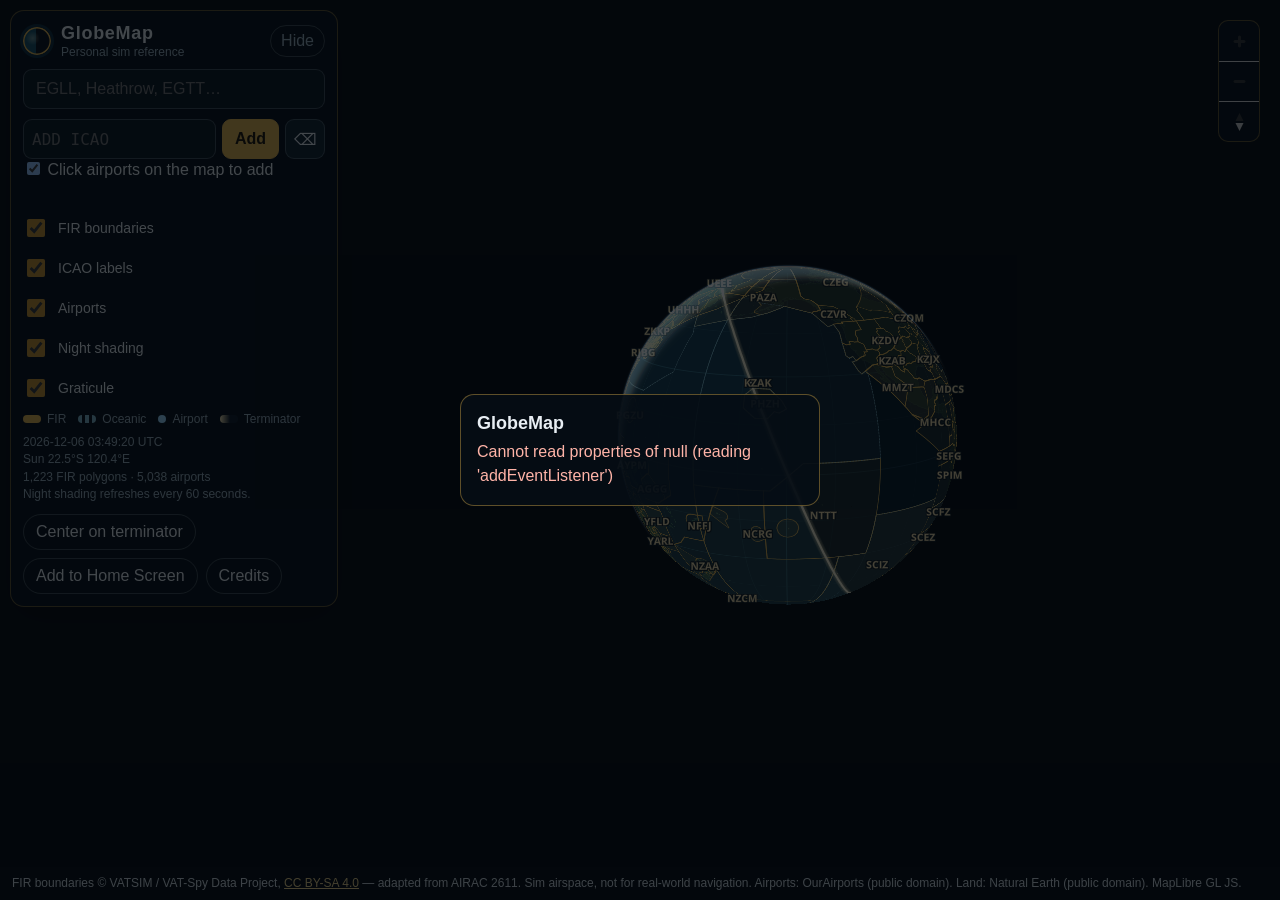
==== commit 1a10f807: "Add click-to-plan multi-sector routes" ====
--- a/index.html
+++ b/index.html
@@ -35,15 +35,14 @@
         <input id="q" name="q" autocomplete="off" enterkeyhint="search" placeholder="EGLL, Heathrow, EGTT…" spellcheck="false">
         <ul id="results" role="listbox" hidden></ul>
       </form>
-      <form id="plan-form" class="plan" aria-label="Flight planner">
+      <form id="plan-form" class="plan" aria-label="Multi-sector flight planner">
         <div class="plan-row">
-          <label class="sr" for="plan-from">From ICAO</label>
-          <input id="plan-from" maxlength="4" autocomplete="off" autocapitalize="characters" spellcheck="false" placeholder="From" aria-label="From ICAO">
-          <button type="button" id="plan-swap" title="Swap" aria-label="Swap From and To">⇄</button>
-          <label class="sr" for="plan-to">To ICAO</label>
-          <input id="plan-to" maxlength="4" autocomplete="off" autocapitalize="characters" spellcheck="false" placeholder="To" aria-label="To ICAO">
-          <button type="submit" id="plan-go">Plan</button>
+          <label class="sr" for="plan-add">Add ICAO to route</label>
+          <input id="plan-add" maxlength="4" autocomplete="off" autocapitalize="characters" spellcheck="false" placeholder="Add ICAO" aria-label="Add ICAO to route">
+          <button type="submit" id="plan-go">Add</button>
+          <button type="button" id="plan-undo" title="Remove last waypoint" aria-label="Remove last waypoint">⌫</button>
         </div>
+        <label class="plan-click"><input type="checkbox" id="tog-click" checked> Click airports on the map to add</label>
         <div id="plan-out" role="status" aria-live="polite"></div>
         <button type="button" id="plan-clear" class="text-btn" hidden>Clear route</button>
       </form>
--- a/css/app.css
+++ b/css/app.css
@@ -397,3 +397,22 @@
   #credit { font-size: 11px; }
   .maplibregl-ctrl-top-right { top: auto; bottom: calc(88px + env(safe-area-inset-bottom)); }
 }
+
+.plan { margin-top: 10px; }
+.plan-row { display: flex; gap: 6px; align-items: center; }
+.plan-row input {
+  flex: 1 1 0; min-width: 0; min-height: 40px; border-radius: 9px;
+  border: 1px solid rgba(154, 175, 190, 0.35); background: #09141d; color: var(--ink);
+  padding: 0 8px; text-transform: uppercase; font-family: ui-monospace, "SFMono-Regular", Menlo, Consolas, monospace;
+}
+.plan-row input[aria-invalid="true"] { border-color: var(--danger); }
+.plan-row button {
+  min-height: 40px; min-width: 40px; border-radius: 9px; cursor: pointer;
+  border: 1px solid rgba(154, 175, 190, 0.35); background: #10202c; color: var(--ink);
+}
+#plan-go { background: var(--amber); color: #1a1205; font-weight: 700; border-color: var(--amber); padding: 0 12px; }
+#plan-out { margin-top: 6px; font-size: 13px; color: var(--muted); min-height: 1em; }
+#plan-out strong { color: var(--cyan); font-size: 16px; }
+#plan-out.error { color: var(--danger); }
+#plan-clear { margin-top: 4px; }
+#plan-clear[hidden] { display: none; }
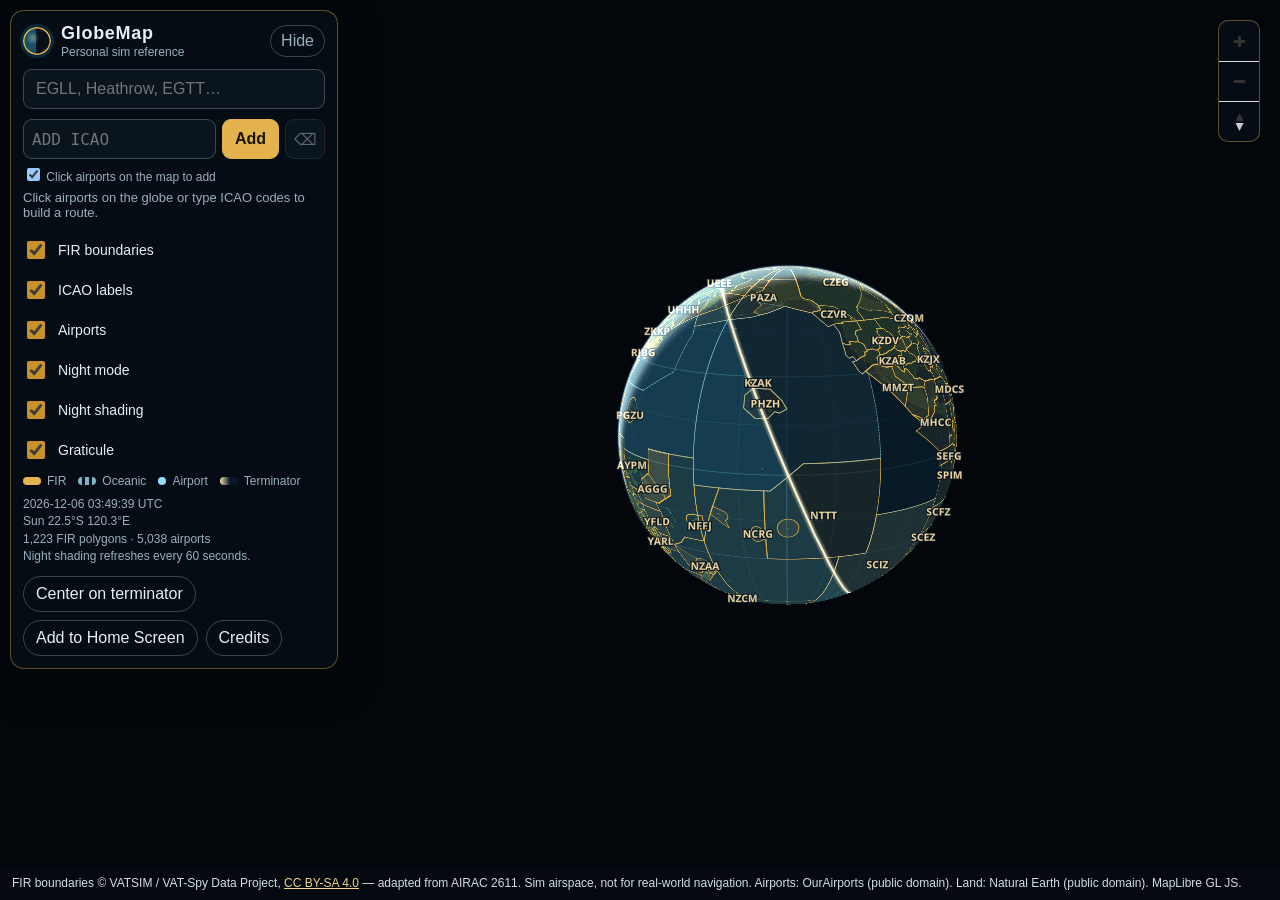
==== commit dcda4816: "Add night mode globe style" ====
--- a/index.html
+++ b/index.html
@@ -50,6 +50,7 @@
         <label><input type="checkbox" id="tog-fir" checked> FIR boundaries</label>
         <label><input type="checkbox" id="tog-labels" checked> ICAO labels</label>
         <label><input type="checkbox" id="tog-airports" checked> Airports</label>
+        <label><input type="checkbox" id="tog-nightmode" checked> Night mode</label>
         <label><input type="checkbox" id="tog-night" checked> Night shading</label>
         <label><input type="checkbox" id="tog-grid" checked> Graticule</label>
       </div>
--- a/css/app.css
+++ b/css/app.css
@@ -416,3 +416,11 @@
 #plan-out.error { color: var(--danger); }
 #plan-clear { margin-top: 4px; }
 #plan-clear[hidden] { display: none; }
+
+.plan-click { display: block; margin-top: 6px; font-size: 12px; color: var(--muted); }
+#plan-undo:disabled { opacity: .4; }
+#plan-out .chain { color: #fff; font-weight: 700; word-break: break-word; }
+#plan-out .legs { margin: 4px 0; padding: 0; list-style: none; max-height: 30vh; overflow: auto; }
+#plan-out .legs li { display: flex; justify-content: space-between; gap: 8px; border-bottom: 1px solid rgba(255,255,255,.08); padding: 2px 0; }
+#plan-out .legs b { color: var(--cyan); font-variant-numeric: tabular-nums; }
+#plan-out .total { margin-top: 2px; }
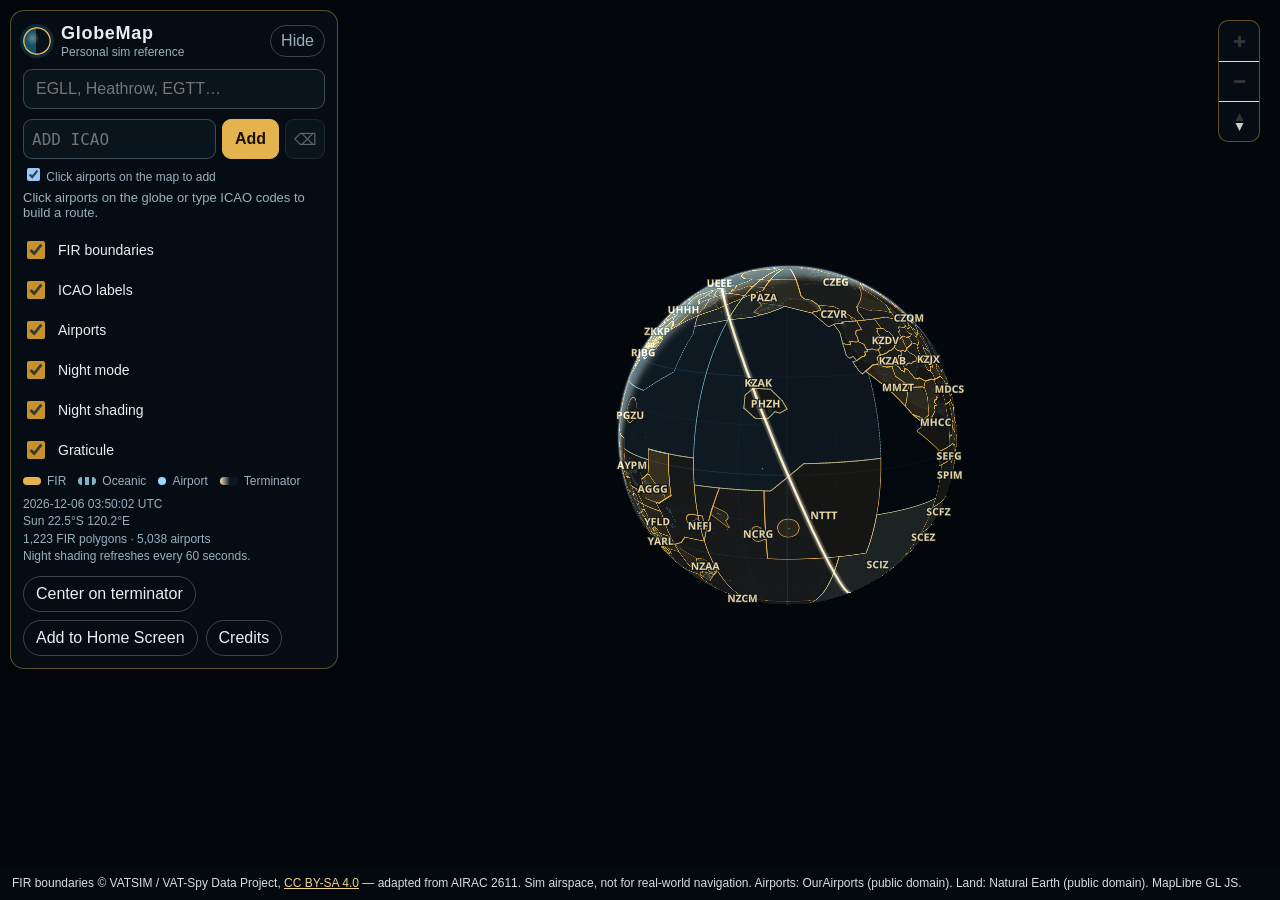
==== commit f556ed79: "Sharpen land outlines with 10m coastlines" ====
--- a/index.html
+++ b/index.html
@@ -99,7 +99,7 @@
     <ul>
       <li>FIR/UIR boundaries © VATSIM / VAT-Spy Data Project, <a href="licenses/cc-by-sa-4.0.txt">CC BY-SA 4.0</a>. Adapted from Boundaries.geojson AIRAC 2611 (release v2611.2); names joined from VATSpy.dat. Simulation airspace only.</li>
       <li>Airports © OurAirports, public domain. Credit requested. Large and medium airports that have a 4-letter ICAO code. <a href="licenses/ourairports.txt">Notice</a>.</li>
-      <li>Land polygons © Natural Earth (1:50m), public domain. <a href="licenses/natural-earth.txt">Notice</a>.</li>
+      <li>Land polygons © Natural Earth (1:10m), public domain. <a href="licenses/natural-earth.txt">Notice</a>.</li>
       <li>Map rendering by MapLibre GL JS 6.16.0, BSD-3-Clause. <a href="licenses/maplibre-bsd-3-clause.txt">Licence</a>.</li>
       <li>ICAO labels set with Open Sans glyphs (SIL OFL 1.1). <a href="licenses/open-sans-ofl.txt">Licence</a>.</li>
     </ul>
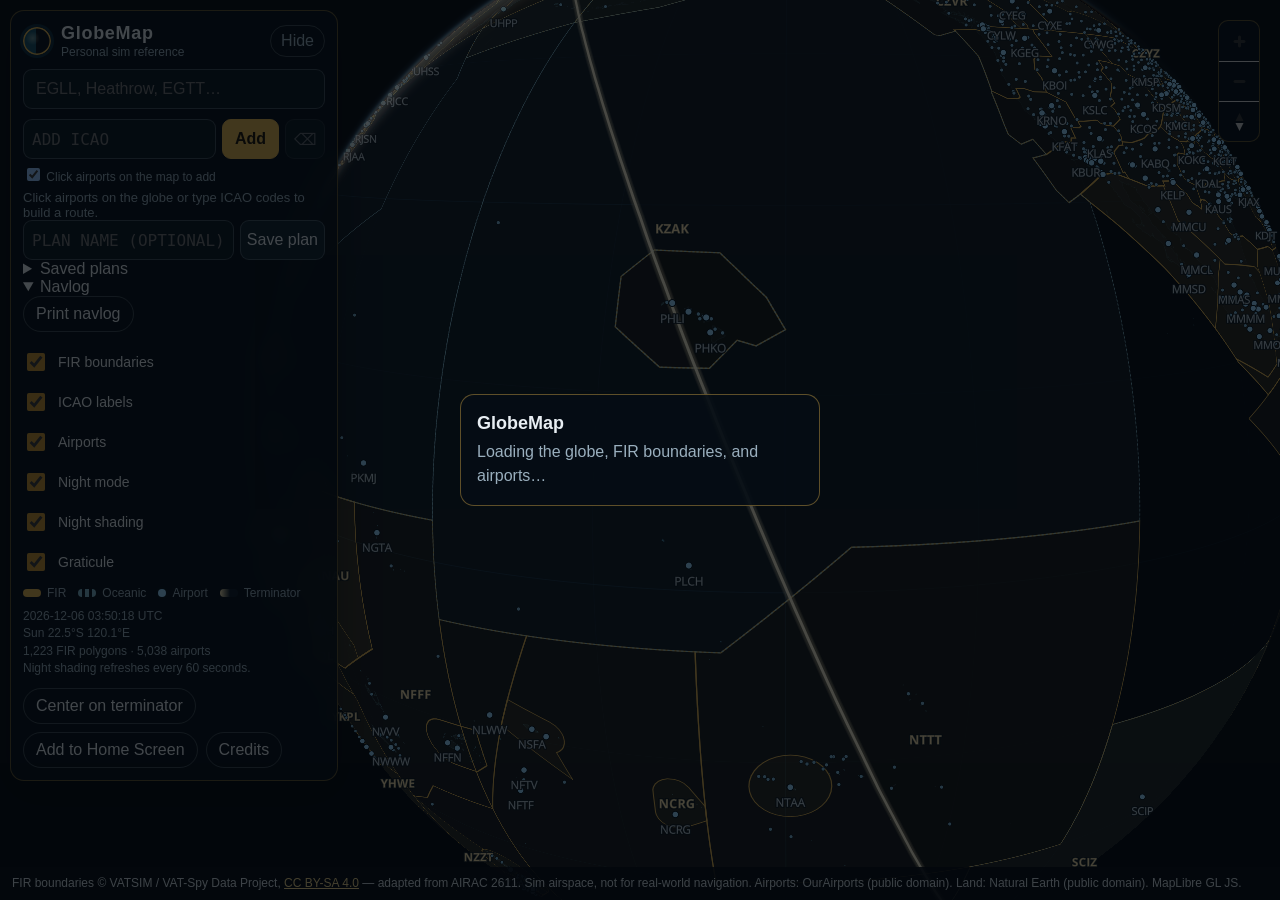
==== commit 70d00af6: "Add saved plans, navlog, and route chart" ====
--- a/index.html
+++ b/index.html
@@ -46,6 +46,24 @@
         <div id="plan-out" role="status" aria-live="polite"></div>
         <button type="button" id="plan-clear" class="text-btn" hidden>Clear route</button>
       </form>
+      <section id="plans" class="plans" aria-label="Saved plans and navlog">
+        <div class="plan-row">
+          <label class="sr" for="plan-name">Plan name</label>
+          <input id="plan-name" class="plan-name" maxlength="60" autocomplete="off" placeholder="Plan name (optional)" aria-label="Plan name">
+          <button type="button" id="plan-save">Save plan</button>
+        </div>
+        <div id="plan-save-msg" class="plan-msg" role="status" aria-live="polite"></div>
+        <details id="saved-wrap">
+          <summary>Saved plans <span id="saved-count"></span></summary>
+          <ul id="saved-list"></ul>
+        </details>
+        <details id="navlog-wrap" open>
+          <summary>Navlog</summary>
+          <div id="navlog"></div>
+          <div id="schematic" aria-label="Route schematic"></div>
+          <button type="button" id="plan-print" class="text-btn">Print navlog</button>
+        </details>
+      </section>
       <div class="toggles">
         <label><input type="checkbox" id="tog-fir" checked> FIR boundaries</label>
         <label><input type="checkbox" id="tog-labels" checked> ICAO labels</label>
@@ -109,6 +127,8 @@
     </menu>
   </dialog>
 
+  <div id="print-sheet" aria-hidden="true"></div>
+
   <script type="module" src="js/app.js"></script>
 </body>
 </html>
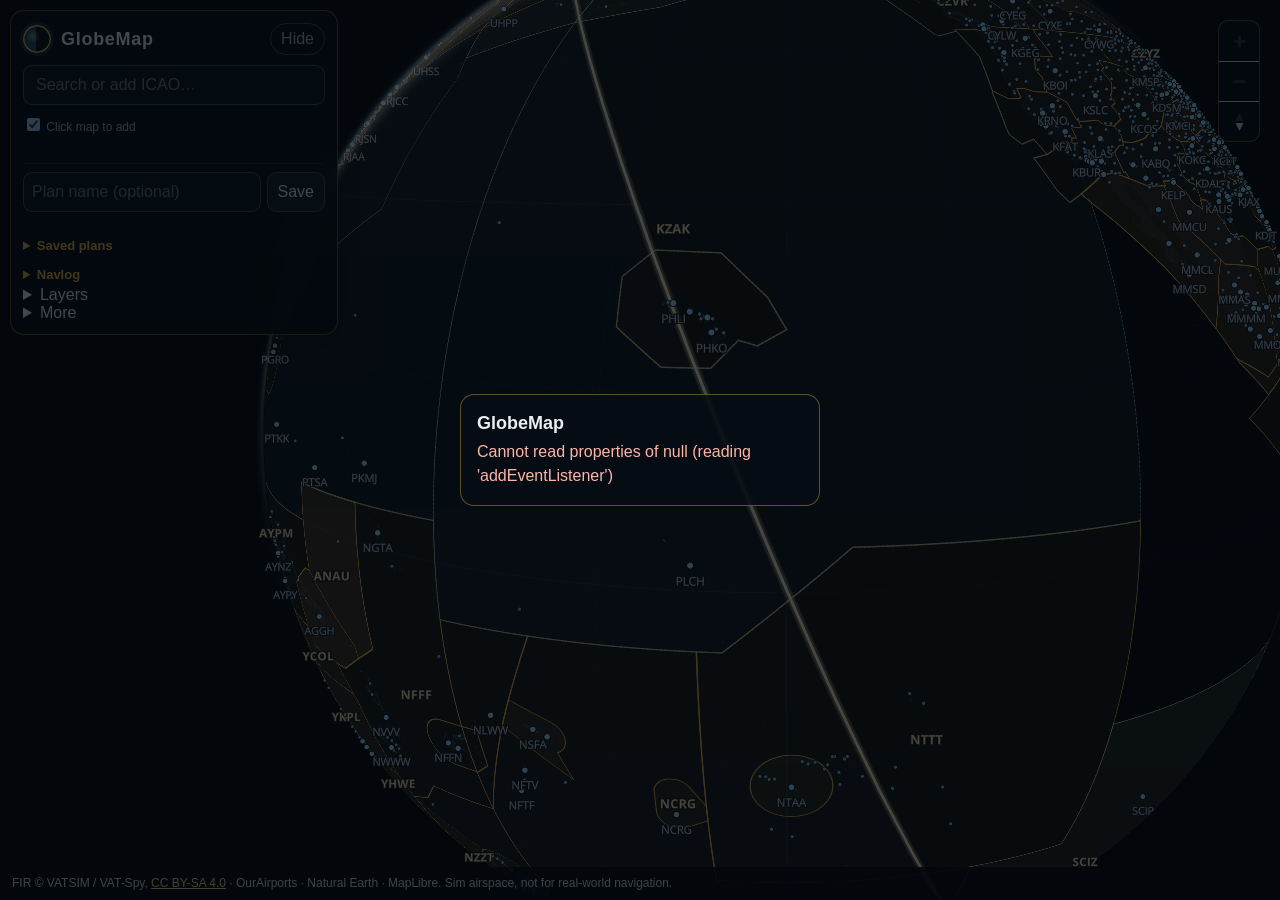
==== commit 98c5fd49: "Slim the GlobeMap control panel" ====
--- a/index.html
+++ b/index.html
@@ -25,80 +25,76 @@
       <span class="mark" aria-hidden="true"></span>
       <div>
         <h1>GlobeMap</h1>
-        <p class="tag">Personal sim reference</p>
       </div>
       <button id="collapse" type="button" aria-expanded="true" aria-controls="panel-body">Hide</button>
     </header>
     <div id="panel-body">
       <form id="search-form" class="search" role="search">
-        <label class="sr" for="q">Search ICAO, airport, or FIR</label>
-        <input id="q" name="q" autocomplete="off" enterkeyhint="search" placeholder="EGLL, Heathrow, EGTT…" spellcheck="false">
+        <label class="sr" for="q">Search or add ICAO, airport, or FIR</label>
+        <input id="q" name="q" autocomplete="off" enterkeyhint="search" placeholder="Search or add ICAO…" spellcheck="false">
         <ul id="results" role="listbox" hidden></ul>
       </form>
-      <form id="plan-form" class="plan" aria-label="Multi-sector flight planner">
-        <div class="plan-row">
-          <label class="sr" for="plan-add">Add ICAO to route</label>
-          <input id="plan-add" maxlength="4" autocomplete="off" autocapitalize="characters" spellcheck="false" placeholder="Add ICAO" aria-label="Add ICAO to route">
-          <button type="submit" id="plan-go">Add</button>
-          <button type="button" id="plan-undo" title="Remove last waypoint" aria-label="Remove last waypoint">⌫</button>
-        </div>
-        <label class="plan-click"><input type="checkbox" id="tog-click" checked> Click airports on the map to add</label>
+      <div id="plan-form" class="plan" aria-label="Multi-sector flight planner">
+        <label class="plan-click"><input type="checkbox" id="tog-click" checked> Click map to add</label>
         <div id="plan-out" role="status" aria-live="polite"></div>
         <button type="button" id="plan-clear" class="text-btn" hidden>Clear route</button>
-      </form>
+      </div>
       <section id="plans" class="plans" aria-label="Saved plans and navlog">
         <div class="plan-row">
           <label class="sr" for="plan-name">Plan name</label>
           <input id="plan-name" class="plan-name" maxlength="60" autocomplete="off" placeholder="Plan name (optional)" aria-label="Plan name">
-          <button type="button" id="plan-save">Save plan</button>
+          <button type="button" id="plan-save">Save</button>
         </div>
         <div id="plan-save-msg" class="plan-msg" role="status" aria-live="polite"></div>
         <details id="saved-wrap">
           <summary>Saved plans <span id="saved-count"></span></summary>
           <ul id="saved-list"></ul>
         </details>
-        <details id="navlog-wrap" open>
+        <details id="navlog-wrap">
           <summary>Navlog</summary>
           <div id="navlog"></div>
           <div id="schematic" aria-label="Route schematic"></div>
           <button type="button" id="plan-print" class="text-btn">Print navlog</button>
         </details>
       </section>
-      <div class="toggles">
-        <label><input type="checkbox" id="tog-fir" checked> FIR boundaries</label>
-        <label><input type="checkbox" id="tog-labels" checked> ICAO labels</label>
-        <label><input type="checkbox" id="tog-airports" checked> Airports</label>
-        <label><input type="checkbox" id="tog-nightmode" checked> Night mode</label>
-        <label><input type="checkbox" id="tog-night" checked> Night shading</label>
-        <label><input type="checkbox" id="tog-grid" checked> Graticule</label>
-      </div>
-      <ul class="legend">
-        <li><i class="swatch fir" aria-hidden="true"></i> FIR</li>
-        <li><i class="swatch oceanic" aria-hidden="true"></i> Oceanic</li>
-        <li><i class="swatch apt" aria-hidden="true"></i> Airport</li>
-        <li><i class="swatch night" aria-hidden="true"></i> Terminator</li>
-      </ul>
-      <div class="meta">
-        <div id="clock">UTC —</div>
-        <div id="sun">Sun —</div>
-        <div id="counts">Loading data…</div>
-        <div>Night shading refreshes every 60 seconds.</div>
-      </div>
-      <div class="actions">
-        <button type="button" id="btn-terminator">Center on terminator</button>
-        <a href="install.html">Add to Home Screen</a>
-        <button type="button" id="btn-credits">Credits</button>
-      </div>
+      <details id="layers-wrap" class="menu-block">
+        <summary>Layers</summary>
+        <div class="toggles">
+          <label><input type="checkbox" id="tog-fir" checked> FIR boundaries</label>
+          <label><input type="checkbox" id="tog-labels" checked> ICAO labels</label>
+          <label><input type="checkbox" id="tog-airports" checked> Airports</label>
+          <label><input type="checkbox" id="tog-nightmode" checked> Night mode</label>
+          <label><input type="checkbox" id="tog-night" checked> Night shading</label>
+          <label><input type="checkbox" id="tog-grid" checked> Graticule</label>
+        </div>
+        <ul class="legend">
+          <li><i class="swatch fir" aria-hidden="true"></i> FIR</li>
+          <li><i class="swatch oceanic" aria-hidden="true"></i> Oceanic</li>
+          <li><i class="swatch apt" aria-hidden="true"></i> Airport</li>
+          <li><i class="swatch night" aria-hidden="true"></i> Terminator</li>
+        </ul>
+      </details>
+      <details id="more-wrap" class="menu-block">
+        <summary>More</summary>
+        <div class="meta">
+          <div id="clock">UTC —</div>
+          <div id="sun">Sun —</div>
+          <div id="counts">Loading data…</div>
+        </div>
+        <div class="actions">
+          <button type="button" id="btn-terminator">Center on terminator</button>
+          <a href="install.html">Add to Home Screen</a>
+          <button type="button" id="btn-credits">Credits</button>
+        </div>
+      </details>
     </div>
   </section>
 
   <footer id="credit">
-    FIR boundaries © VATSIM / VAT-Spy Data Project,
+    FIR © VATSIM / VAT-Spy,
     <a href="licenses/cc-by-sa-4.0.txt">CC BY-SA 4.0</a>
-    — adapted from AIRAC 2611. Sim airspace, not for real-world navigation.
-    Airports: OurAirports (public domain).
-    Land: Natural Earth (public domain).
-    MapLibre GL JS.
+    · OurAirports · Natural Earth · MapLibre.
+    Sim airspace, not for real-world navigation.
   </footer>
 
   <div id="loading" role="status">
--- a/css/app.css
+++ b/css/app.css
@@ -424,3 +424,53 @@
 #plan-out .legs li { display: flex; justify-content: space-between; gap: 8px; border-bottom: 1px solid rgba(255,255,255,.08); padding: 2px 0; }
 #plan-out .legs b { color: var(--cyan); font-variant-numeric: tabular-nums; }
 #plan-out .total { margin-top: 2px; }
+
+/* ---------- Saved plans, navlog, schematic ---------- */
+.plans { margin-top: 10px; padding-top: 8px; border-top: 1px solid rgba(255,255,255,.08); }
+#plan-save { background: #10202c; padding: 0 10px; white-space: nowrap; }
+.plan-row input.plan-name { text-transform: none; font-family: inherit; }
+.plan-msg { font-size: 12px; color: var(--muted); min-height: 1em; margin-top: 4px; }
+.plan-msg.error { color: var(--danger); }
+.plans details { margin-top: 6px; }
+.plans summary { cursor: pointer; font-size: 13px; font-weight: 600; color: var(--amber); padding: 4px 0; }
+#saved-list { list-style: none; margin: 0; padding: 0; max-height: 26vh; overflow: auto; }
+#saved-list li { padding: 6px 0; border-bottom: 1px solid rgba(255,255,255,.08); font-size: 12px; }
+.sp-name { color: #fff; font-weight: 600; word-break: break-word; }
+.sp-meta, .sp-empty { color: var(--muted); }
+.sp-btns { display: flex; gap: 6px; margin-top: 4px; }
+.sp-btns button { min-height: 32px; padding: 0 10px; border-radius: 8px; cursor: pointer; border: 1px solid rgba(154,175,190,.35); background: #10202c; color: var(--ink); font-size: 12px; }
+.sp-btns button.danger { color: var(--danger); }
+#navlog { max-height: 34vh; overflow: auto; -webkit-overflow-scrolling: touch; }
+table.navlog { width: 100%; border-collapse: collapse; font-size: 11px; color: var(--ink); }
+table.navlog th { text-align: left; color: var(--muted); font-weight: 600; position: sticky; top: 0; background: #0a1520; padding: 3px 3px; }
+table.navlog td { padding: 3px; border-bottom: 1px solid rgba(255,255,255,.08); vertical-align: top; }
+table.navlog td small { display: block; color: var(--muted); font-size: 10px; max-width: 64px; overflow: hidden; text-overflow: ellipsis; white-space: nowrap; }
+table.navlog .num { text-align: right; font-variant-numeric: tabular-nums; white-space: nowrap; }
+table.navlog tfoot td { color: var(--cyan); font-weight: 700; border-bottom: 0; }
+.nl-note, .nl-empty { font-size: 11px; color: var(--muted); margin: 4px 0; }
+#schematic { margin-top: 6px; max-height: 30vh; overflow: auto; }
+#schematic svg, #print-sheet svg { display: block; font-family: inherit; }
+.sc-leg { stroke: var(--amber); stroke-width: 2; }
+.sc-arrow { fill: var(--amber); }
+.sc-pt { fill: #09141d; stroke: var(--cyan); stroke-width: 2; }
+.sc-pt.sc-end { fill: var(--cyan); }
+.sc-code { fill: #fff; font-size: 12px; font-weight: 700; }
+.sc-name { fill: var(--muted); font-size: 10px; }
+.sc-lab { fill: var(--cyan); font-size: 10.5px; }
+#print-sheet { display: none; }
+
+@media print {
+  body > *:not(#print-sheet) { display: none !important; }
+  html, body { background: #fff !important; color: #000 !important; overflow: visible !important; height: auto !important; }
+  #print-sheet { display: block !important; padding: 12px; color: #000; font: 12px/1.4 -apple-system, Helvetica, Arial, sans-serif; }
+  #print-sheet h1 { font-size: 18px; margin: 0 0 4px; }
+  #print-sheet table.navlog { color: #000; font-size: 12px; }
+  #print-sheet table.navlog th { background: #eee; color: #000; }
+  #print-sheet table.navlog td { border-bottom: 1px solid #ccc; }
+  #print-sheet table.navlog td small { color: #444; max-width: none; white-space: normal; }
+  #print-sheet table.navlog tfoot td, #print-sheet .nl-note { color: #000; }
+  #print-sheet .print-sc { margin-top: 12px; max-width: 420px; }
+  #print-sheet .sc-leg { stroke: #000; } #print-sheet .sc-arrow { fill: #000; }
+  #print-sheet .sc-pt { fill: #fff; stroke: #000; } #print-sheet .sc-pt.sc-end { fill: #000; }
+  #print-sheet .sc-code { fill: #000; } #print-sheet .sc-name, #print-sheet .sc-lab { fill: #333; }
+}
